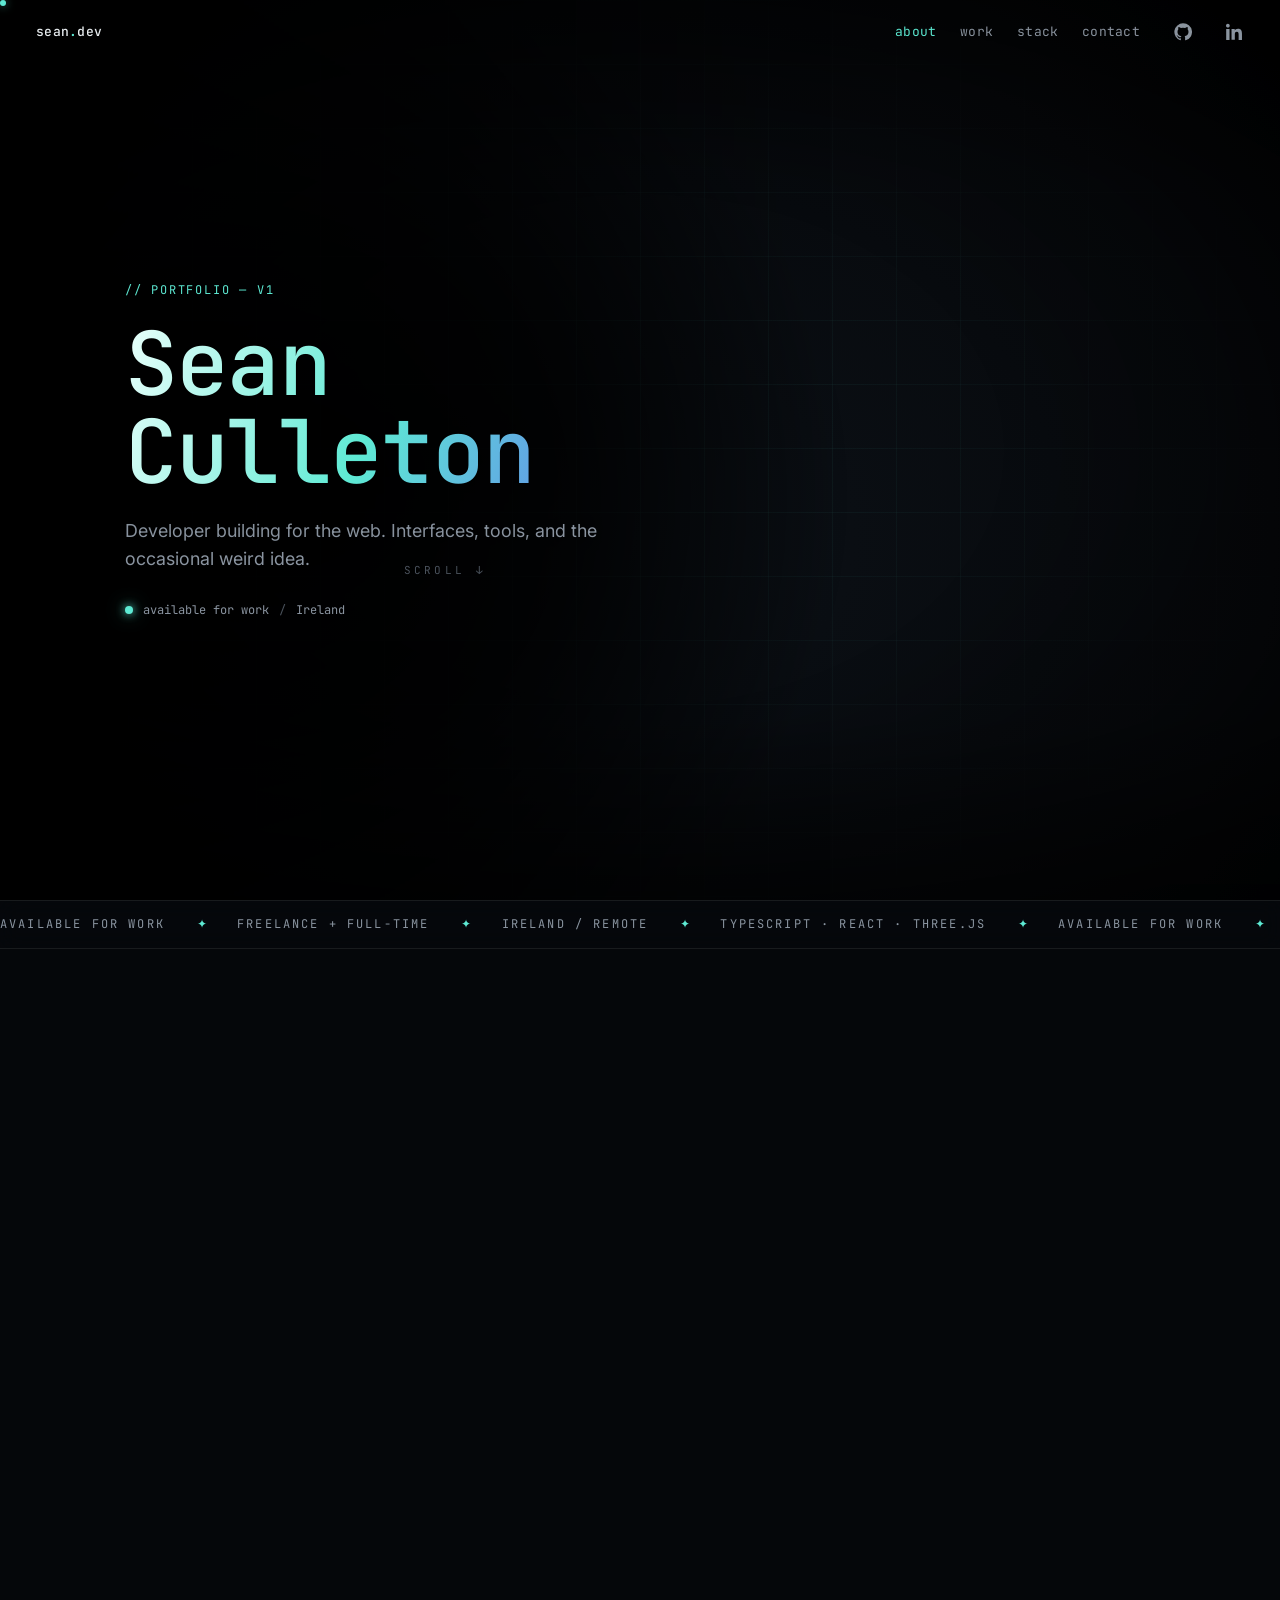
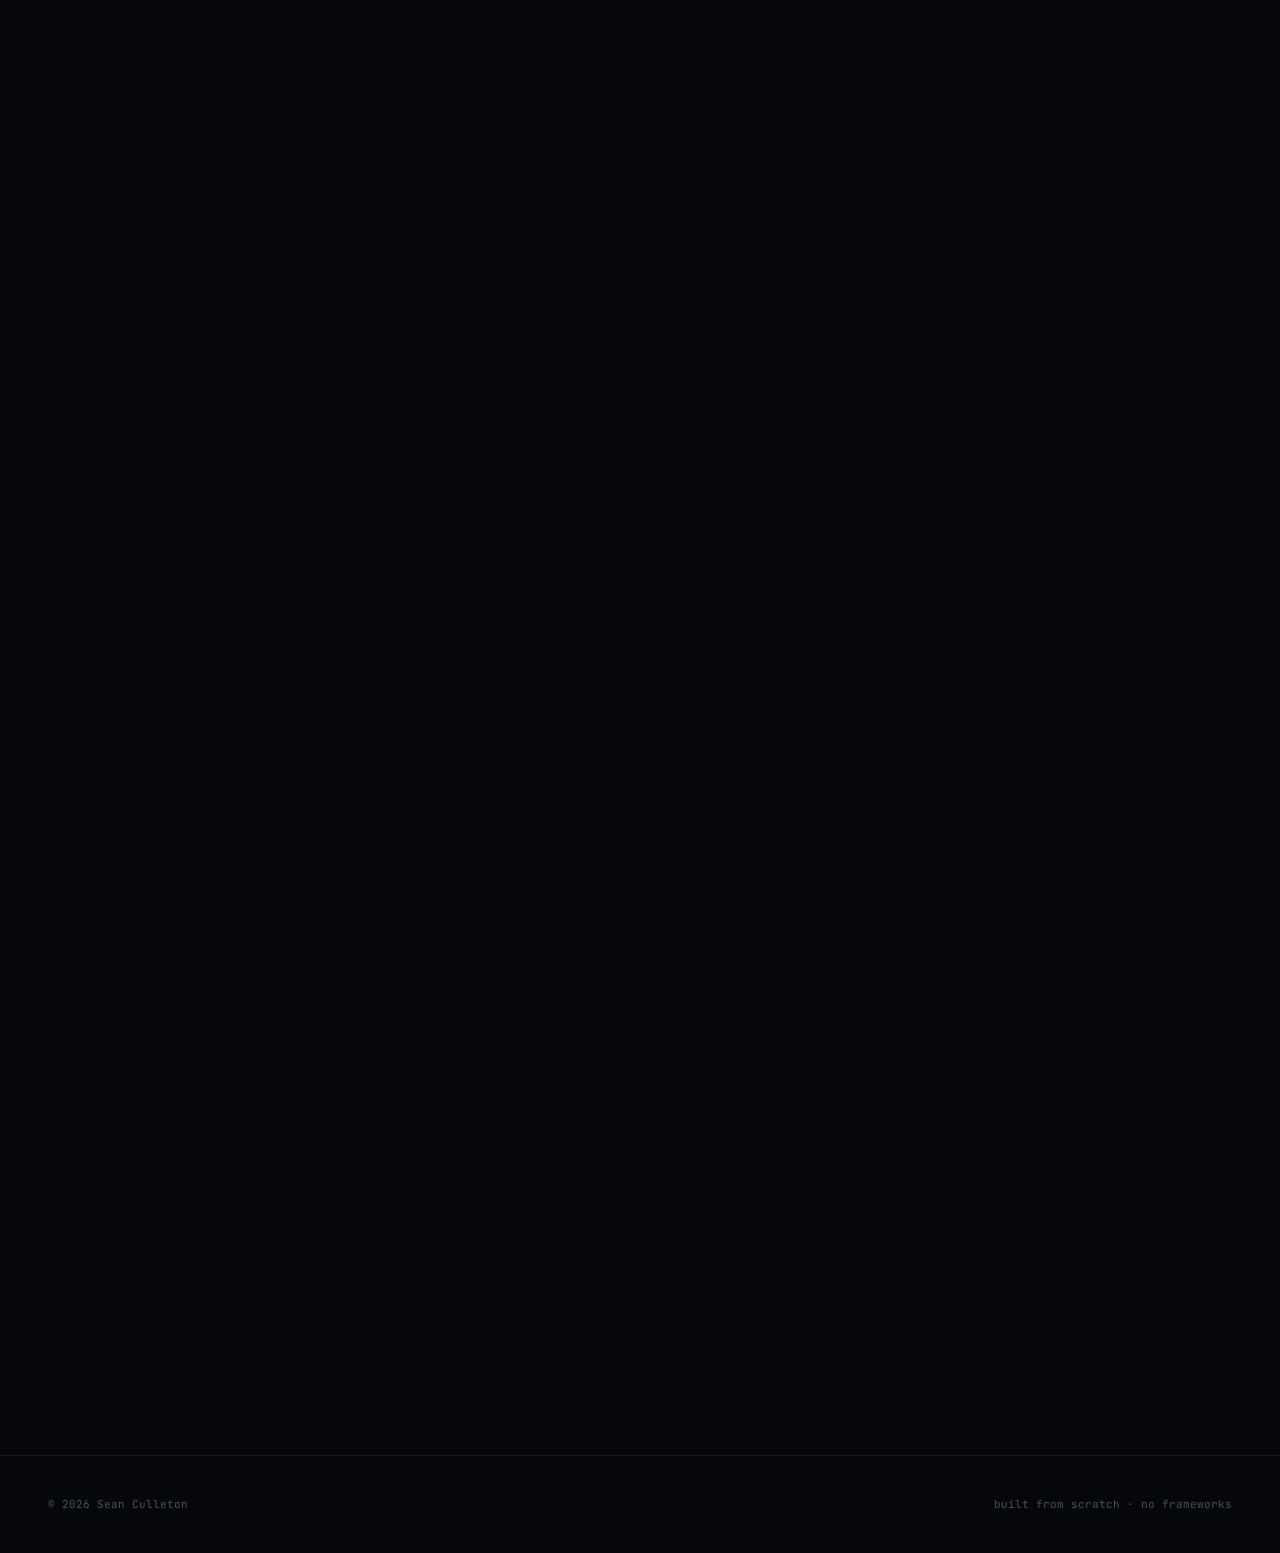
==== index.html @ 8327fd5f "Group stack by category and expand technologies" ====
<!doctype html>
<html lang="en">
<head>
<meta charset="utf-8" />
<meta name="viewport" content="width=device-width,initial-scale=1,viewport-fit=cover" />
<meta name="color-scheme" content="dark" />
<title>Sean Culleton — Developer</title>
<meta name="description" content="Sean Culleton — developer. Builds things for the web." />
<link rel="canonical" href="https://seancully.github.io/portfolio-site/" />
<meta property="og:title" content="Sean Culleton — Developer" />
<meta property="og:description" content="Developer building for the web." />
<meta property="og:type" content="website" />
<meta property="og:url" content="https://seancully.github.io/portfolio-site/" />
<meta property="og:site_name" content="Sean Culleton Portfolio" />
<meta property="og:image" content="assets/og.png" />
<meta property="og:image:width" content="1200" />
<meta property="og:image:height" content="630" />
<meta name="twitter:card" content="summary_large_image" />
<meta name="twitter:title" content="Sean Culleton — Developer" />
<meta name="twitter:description" content="Developer building for the web." />
<meta name="twitter:image" content="assets/og.png" />
<!-- analytics: drop in when ready
<script defer data-domain="your-domain.com" src="https://plausible.io/js/script.js"></script>
-->

<link rel="icon" href="data:image/svg+xml,%3Csvg xmlns='http://www.w3.org/2000/svg' viewBox='0 0 32 32'%3E%3Cdefs%3E%3ClinearGradient id='g' x1='0' y1='0' x2='1' y2='1'%3E%3Cstop offset='0' stop-color='%235eead4'/%3E%3Cstop offset='1' stop-color='%236366f1'/%3E%3C/linearGradient%3E%3C/defs%3E%3Crect x='6' y='6' width='20' height='20' rx='3' fill='none' stroke='url(%23g)' stroke-width='2'/%3E%3Crect x='10' y='10' width='12' height='12' rx='1' fill='url(%23g)' opacity='.5'/%3E%3C/svg%3E" />
<link rel="preconnect" href="https://fonts.googleapis.com" />
<link rel="preconnect" href="https://fonts.gstatic.com" crossorigin />
<link href="https://fonts.googleapis.com/css2?family=JetBrains+Mono:wght@300;400;500;700&family=Inter:wght@300;400;500;600;700&display=swap" rel="stylesheet" />
<link rel="stylesheet" href="styles.css" />
</head>
<body>

<!-- preloader -->
<div id="preloader" aria-hidden="true">
  <div class="pl-inner">
    <div class="pl-brand">sean<span>.</span>dev</div>
    <div class="pl-bar"><div class="pl-fill" id="plFill"></div></div>
    <div class="pl-meta"><span id="plPct">0</span>% <span class="pl-dim">— loading cube</span></div>
  </div>
</div>

<!-- background -->
<div class="bg">
  <canvas id="cubeCanvas" aria-hidden="true"></canvas>
  <div class="bg-grid" aria-hidden="true"></div>
  <div class="bg-vignette" aria-hidden="true"></div>
  <div class="bg-noise" aria-hidden="true"></div>
</div>

<!-- toast -->
<div id="toast" class="toast" aria-live="polite"></div>

<!-- custom cursor -->
<div class="cursor" id="cursor" aria-hidden="true">
  <div class="cursor-dot"></div>
  <div class="cursor-ring"></div>
</div>

<header class="nav">
  <a class="brand" href="#top" data-magnet>sean<span>.</span>dev</a>
  <nav>
    <a href="#about" data-magnet>about</a>
    <a href="#work" data-magnet>work</a>
    <a href="#stack" data-magnet>stack</a>
    <a href="#contact" data-magnet>contact</a>
    <a href="https://github.com/Seancully" target="_blank" rel="noopener" aria-label="GitHub" class="icon-link" data-magnet id="ghLink">
      <svg viewBox="0 0 24 24" width="18" height="18" aria-hidden="true">
        <path fill="currentColor" d="M12 .5a11.5 11.5 0 0 0-3.64 22.42c.58.1.79-.25.79-.56v-2c-3.2.7-3.87-1.37-3.87-1.37-.52-1.33-1.28-1.68-1.28-1.68-1.04-.71.08-.7.08-.7 1.15.08 1.76 1.18 1.76 1.18 1.03 1.76 2.7 1.25 3.36.95.1-.74.4-1.25.73-1.54-2.55-.29-5.24-1.28-5.24-5.68 0-1.26.45-2.28 1.18-3.08-.12-.29-.51-1.46.11-3.04 0 0 .96-.31 3.15 1.18a10.9 10.9 0 0 1 5.74 0c2.19-1.49 3.15-1.18 3.15-1.18.62 1.58.23 2.75.11 3.04.74.8 1.18 1.82 1.18 3.08 0 4.41-2.7 5.39-5.27 5.67.41.36.78 1.06.78 2.14v3.17c0 .31.21.67.8.56A11.5 11.5 0 0 0 12 .5Z"/>
      </svg>
    </a>
    <a href="https://www.linkedin.com/in/seanculleton02/" target="_blank" rel="noopener" aria-label="LinkedIn" class="icon-link" data-magnet id="liLink">
      <svg viewBox="0 0 24 24" width="18" height="18" aria-hidden="true">
        <path fill="currentColor" d="M4.98 3.5C4.98 4.88 3.86 6 2.48 6 1.1 6 0 4.88 0 3.5S1.1 1 2.48 1c1.38 0 2.5 1.12 2.5 2.5ZM.25 8h4.46v14.5H.25V8Zm7.13 0h4.28v1.98h.06c.6-1.13 2.05-2.32 4.22-2.32 4.52 0 5.35 2.97 5.35 6.83v8.01h-4.46v-7.1c0-1.69-.03-3.86-2.35-3.86-2.35 0-2.71 1.84-2.71 3.74v7.22H7.38V8Z"/>
      </svg>
    </a>
  </nav>
</header>

<main id="top">

  <section class="hero">
    <div class="hero-backdrop" aria-hidden="true"></div>
    <div class="hero-inner">
      <p class="eyebrow" data-scramble>// portfolio — v1</p>
      <h1 data-scramble>Sean Culleton</h1>
      <p class="tagline">Developer building for the&nbsp;web. Interfaces, tools, and the occasional weird idea.</p>
      <div class="hero-meta">
        <span class="dot"></span>
        <span>available for work</span>
        <span class="sep">/</span>
        <span>Ireland</span>
      </div>
      <p class="scroll-hint" aria-hidden="true">scroll ↓</p>
    </div>
  </section>

  <div class="marquee" aria-hidden="true">
    <div class="marquee-track">
      <span>available for work</span><span class="m-dot">✦</span>
      <span>freelance + full-time</span><span class="m-dot">✦</span>
      <span>ireland / remote</span><span class="m-dot">✦</span>
      <span>typescript · react · three.js</span><span class="m-dot">✦</span>
      <span>available for work</span><span class="m-dot">✦</span>
      <span>freelance + full-time</span><span class="m-dot">✦</span>
      <span>ireland / remote</span><span class="m-dot">✦</span>
      <span>typescript · react · three.js</span><span class="m-dot">✦</span>
    </div>
  </div>

  <section id="about" class="panel panel-left">
    <div class="card term">
      <div class="term-bar">
        <div class="term-dots"><i></i><i></i><i></i></div>
        <div class="term-title">~ / about.md</div>
        <div class="term-spacer"></div>
      </div>
      <div class="term-body">
        <p class="tag" data-scramble>01 — about</p>
        <h2 data-scramble>hey, I'm Sean.</h2>
        <p>I design and build software, mostly on the web. I like clean type, fast interfaces, and code that's genuinely honest about what it's doing.</p>
        <p>Outside of work I lift weights, and dive down whatever rabbit hole looks most interesting that week.</p>
      </div>
    </div>
  </section>

  <section id="work" class="panel panel-left">
    <div class="card term">
      <div class="term-bar">
        <div class="term-dots"><i></i><i></i><i></i></div>
        <div class="term-title">~ / work — ls projects/</div>
        <div class="term-spacer"></div>
      </div>
      <div class="term-body">
        <p class="tag" data-scramble>02 — selected work</p>
        <h2 data-scramble>things I've built</h2>
        <ul class="projects">
          <li><a href="https://www.furlongequipment.com" target="_blank" rel="noopener" class="proj" data-magnet>
            <span class="proj-thumb" style="--t1:#f59e0b;--t2:#fbbf24">
              <img src="assets/projects/furlong.jpg" alt="" loading="lazy" />
            </span>
            <span class="proj-text">
              <span class="proj-title">Furlong Equipment</span>
              <span class="proj-desc">Website for a long-established Irish machinery dealer — catalogue, brand, responsive build.</span>
              <span class="proj-meta">furlongequipment.com · wordpress, php, js</span>
            </span>
            <span class="proj-arrow">↗</span>
          </a></li>
          <li><a href="https://ronanocfitness.com" target="_blank" rel="noopener" class="proj" data-magnet>
            <span class="proj-thumb" style="--t1:#ef4444;--t2:#991b1b">
              <img src="assets/projects/ronanoc.svg" alt="" loading="lazy" />
            </span>
            <span class="proj-text">
              <span class="proj-title">RonanOC Fitness <span class="proj-badge">wip</span></span>
              <span class="proj-desc">Online coaching site with plans, onboarding, and client area. Launching soon.</span>
              <span class="proj-meta">ronanocfitness.com · react, node, stripe</span>
            </span>
            <span class="proj-arrow">↗</span>
          </a></li>
          <li><article class="proj" data-magnet aria-label="Jarvis project (local-only)">
            <span class="proj-thumb" style="--t1:#a78bfa;--t2:#5eead4">
              <img src="assets/projects/jarvis.svg" alt="" loading="lazy" />
            </span>
            <span class="proj-text">
              <span class="proj-title">Jarvis <span class="proj-badge">personal</span></span>
              <span class="proj-desc">Local AI assistant — voice input, agentic tools, all running on my machine.</span>
              <span class="proj-meta">2025 · local-only · python, whisper, llm, tts</span>
            </span>
            <span class="proj-arrow">local</span>
          </article></li>
        </ul>
      </div>
    </div>
  </section>

  <section id="stack" class="panel panel-left">
    <div class="card term">
      <div class="term-bar">
        <div class="term-dots"><i></i><i></i><i></i></div>
        <div class="term-title">~ / stack — cat tools.json</div>
        <div class="term-spacer"></div>
      </div>
      <div class="term-body">
        <p class="tag" data-scramble>03 — stack</p>
        <h2 data-scramble>tools of choice</h2>
        <div class="stack-grid">
          <div class="stack-group">
            <p class="stack-label">core</p>
            <div class="chips">
              <span>typescript</span><span>javascript</span><span>react</span>
              <span>next.js</span><span>html5</span><span>css3</span>
              <span>tailwind</span><span>three.js</span><span>webgl</span>
            </div>
          </div>
          <div class="stack-group">
            <p class="stack-label">backend</p>
            <div class="chips">
              <span>node.js</span><span>express</span><span>mongodb</span>
              <span>mern stack</span><span>c#</span><span>.net</span>
              <span>python</span><span>rest apis</span>
            </div>
          </div>
          <div class="stack-group">
            <p class="stack-label">tools</p>
            <div class="chips">
              <span>git</span><span>github</span><span>github actions</span>
              <span>docker</span><span>vercel</span><span>figma</span>
              <span>vscode</span><span>postman</span>
            </div>
          </div>
          <div class="stack-group">
            <p class="stack-label">ai workflow</p>
            <div class="chips">
              <span>claude</span><span>codex</span><span>openai</span>
              <span>whisper</span><span>local llms</span><span>agentic tooling</span>
            </div>
          </div>
        </div>
      </div>
    </div>
  </section>

  <section id="contact" class="panel panel-left">
    <div class="card term">
      <div class="term-bar">
        <div class="term-dots"><i></i><i></i><i></i></div>
        <div class="term-title">~ / contact — mail -s "hello"</div>
        <div class="term-spacer"></div>
      </div>
      <div class="term-body">
        <p class="tag" data-scramble>04 — contact</p>
        <h2 data-scramble>let's talk.</h2>
        <p>Open to freelance, full-time, and interesting collaborations.</p>
        <ul class="links">
          <li class="link-row">
            <a href="mailto:seanculleton02@gmail.com" data-magnet>seanculleton02@gmail.com</a>
            <button class="copy-btn" data-copy="seanculleton02@gmail.com" aria-label="Copy email">copy</button>
          </li>
          <li><a href="https://github.com/Seancully" target="_blank" rel="noopener" data-magnet>github</a></li>
          <li><a href="https://www.linkedin.com/in/seanculleton02/" target="_blank" rel="noopener" data-magnet>linkedin</a></li>
          <li><a href="assets/resume.pdf" target="_blank" rel="noopener" data-magnet id="resumeLink">resume.pdf <span class="link-meta">↗</span></a></li>
        </ul>
      </div>
    </div>
  </section>

  <footer>
    <span>© <span id="year"></span> Sean Culleton</span>
    <span>built from scratch · no frameworks</span>
  </footer>

</main>

<script src="main.js"></script>
</body>
</html>
---- styles.css ----
:root {
  --bg: #05070a;
  --bg-2: #0a0d12;
  --fg: #e7ecef;
  --fg-dim: #8a94a0;
  --fg-faint: #4a525c;
  --mint: #5eead4;
  --cyan: #22d3ee;
  --blue: #6366f1;
  --violet: #8b5cf6;
  --line: rgba(94, 234, 212, 0.18);
  --line-strong: rgba(94, 234, 212, 0.4);
  --card-bg: rgba(10, 14, 20, 0.72);
  --card-border: rgba(255, 255, 255, 0.08);
  --mono: "JetBrains Mono", ui-monospace, SFMono-Regular, Menlo, monospace;
  --sans: "Inter", system-ui, -apple-system, Segoe UI, Roboto, sans-serif;
}

* { box-sizing: border-box; margin: 0; padding: 0; }
html, body { background: var(--bg); color: var(--fg); }
body {
  font-family: var(--sans);
  font-weight: 400;
  line-height: 1.55;
  -webkit-font-smoothing: antialiased;
  text-rendering: optimizeLegibility;
  min-height: 100vh;
  overflow-x: hidden;
}
a { color: inherit; text-decoration: none; }
img, video, canvas { display: block; max-width: 100%; }

/* -------- preloader -------- */
#preloader {
  position: fixed;
  inset: 0;
  z-index: 100;
  background: radial-gradient(ellipse at 50% 60%, #0b1016 0%, #05070a 70%, #000 100%);
  display: flex;
  align-items: center;
  justify-content: center;
  transition: opacity 700ms ease, visibility 700ms ease;
}
#preloader.done { opacity: 0; visibility: hidden; pointer-events: none; }
.pl-inner { text-align: center; }
.pl-brand {
  font-family: var(--mono);
  font-size: 13px;
  letter-spacing: 0.02em;
  color: var(--fg);
  margin-bottom: 18px;
}
.pl-brand span { color: var(--mint); }
.pl-bar {
  width: 220px;
  height: 1px;
  background: rgba(255,255,255,0.08);
  position: relative;
  margin: 0 auto 12px;
  overflow: hidden;
}
.pl-fill {
  position: absolute;
  inset: 0 auto 0 0;
  width: 0%;
  background: linear-gradient(90deg, var(--mint), var(--blue));
  transition: width 160ms linear;
  box-shadow: 0 0 12px rgba(94,234,212,0.5);
}
.pl-meta {
  font-family: var(--mono);
  font-size: 11px;
  color: var(--fg-dim);
  letter-spacing: 0.1em;
}
.pl-dim { color: var(--fg-faint); }

/* -------- background cube -------- */
.bg {
  position: fixed;
  inset: 0;
  z-index: 0;
  overflow: hidden;
  background: radial-gradient(ellipse at 50% 60%, #0b1016 0%, #05070a 70%, #000 100%);
}
#cubeCanvas {
  position: absolute;
  inset: 0;
  width: 100%;
  height: 100%;
  pointer-events: none;
  will-change: filter;
  mix-blend-mode: screen;
  filter: saturate(1.05) contrast(1.05);
  transition: filter 160ms;
}
.bg-grid {
  position: absolute;
  inset: 0;
  background-image:
    linear-gradient(to right, rgba(94,234,212,0.05) 1px, transparent 1px),
    linear-gradient(to bottom, rgba(94,234,212,0.05) 1px, transparent 1px);
  background-size: 64px 64px;
  mask-image: radial-gradient(ellipse at center, #000 20%, transparent 75%);
  -webkit-mask-image: radial-gradient(ellipse at center, #000 20%, transparent 75%);
  pointer-events: none;
}
.bg-vignette {
  position: absolute;
  inset: 0;
  background:
    radial-gradient(ellipse at 50% 50%, transparent 40%, rgba(0,0,0,0.55) 90%),
    linear-gradient(180deg, rgba(0,0,0,0.25), transparent 20%, transparent 80%, rgba(0,0,0,0.5));
  pointer-events: none;
}
.bg-noise {
  position: absolute;
  inset: -20%;
  pointer-events: none;
  opacity: 0.055;
  mix-blend-mode: overlay;
  background-image: url("data:image/svg+xml;utf8,<svg xmlns='http://www.w3.org/2000/svg' width='220' height='220'><filter id='n'><feTurbulence type='fractalNoise' baseFrequency='0.9' numOctaves='2' stitchTiles='stitch'/><feColorMatrix values='0 0 0 0 1  0 0 0 0 1  0 0 0 0 1  0 0 0 0.6 0'/></filter><rect width='100%' height='100%' filter='url(%23n)'/></svg>");
  animation: noise 1.2s steps(6) infinite;
}
@keyframes noise {
  0%   { transform: translate(0, 0); }
  16%  { transform: translate(-4%, 3%); }
  33%  { transform: translate(3%, -2%); }
  50%  { transform: translate(-2%, -3%); }
  66%  { transform: translate(4%, 2%); }
  83%  { transform: translate(-3%, 4%); }
  100% { transform: translate(0, 0); }
}

/* -------- custom cursor -------- */
.cursor {
  position: fixed;
  top: 0; left: 0;
  pointer-events: none;
  z-index: 90;
  width: 0; height: 0;
}
.cursor-dot, .cursor-ring {
  position: fixed;
  top: 0; left: 0;
  pointer-events: none;
  will-change: transform;
}
.cursor-dot {
  width: 6px; height: 6px;
  border-radius: 50%;
  background: var(--mint);
  box-shadow: 0 0 8px rgba(94,234,212,0.6);
  transition: width 140ms ease, height 140ms ease, opacity 140ms ease;
}
.cursor-ring {
  width: 30px; height: 30px;
  border: 1px solid rgba(255,255,255,0.35);
  border-radius: 50%;
  transition: width 220ms ease, height 220ms ease, border-color 220ms ease;
}
.cursor.hover .cursor-dot { width: 0; height: 0; opacity: 0; }
.cursor.hover .cursor-ring { width: 44px; height: 44px; border-color: var(--mint); }
@media (hover: none) { .cursor { display: none; } html, body { cursor: auto; } }
@media (hover: hover) { html, body, a, button { cursor: none; } }

/* -------- nav -------- */
.nav {
  position: fixed;
  top: 0; left: 0; right: 0;
  z-index: 10;
  display: flex;
  justify-content: space-between;
  align-items: center;
  padding: 22px 36px;
  font-family: var(--mono);
  font-size: 13px;
  letter-spacing: 0.02em;
  mix-blend-mode: difference;
}
.brand { color: var(--fg); font-weight: 500; }
.brand span { color: var(--mint); }
.nav nav { display: flex; gap: 24px; align-items: center; }
.nav nav a {
  color: var(--fg-dim);
  transition: color 160ms;
  display: inline-flex;
  align-items: center;
  will-change: transform;
}
.nav nav a:hover { color: var(--mint); }
.icon-link { padding: 6px; margin: -6px -6px -6px 4px; }
.icon-link svg { display: block; transition: transform 200ms; }
.icon-link:hover svg { transform: rotate(-6deg) scale(1.08); }

/* -------- main layout -------- */
main { position: relative; z-index: 2; }

/* -------- hero -------- */
.hero {
  position: relative;
  min-height: 100vh;
  min-height: 100svh;
  display: flex;
  align-items: center;
  padding: 0 48px;
  overflow: hidden;
}
.hero-backdrop {
  position: absolute;
  inset: 0;
  pointer-events: none;
  background:
    radial-gradient(ellipse 55% 75% at 25% 55%, rgba(0,0,0,0.92) 0%, rgba(0,0,0,0.7) 35%, transparent 75%),
    linear-gradient(90deg, rgba(0,0,0,0.85) 0%, rgba(0,0,0,0.5) 35%, transparent 65%);
}
.hero-inner {
  position: relative;
  max-width: 640px;
  margin-left: clamp(8px, 6vw, 120px);
}
.eyebrow {
  font-family: var(--mono);
  color: var(--mint);
  font-size: 12px;
  letter-spacing: 0.15em;
  text-transform: uppercase;
  margin-bottom: 20px;
  text-shadow: 0 0 20px rgba(0,0,0,0.9);
}
.hero h1 {
  font-family: var(--mono);
  font-weight: 500;
  font-size: clamp(44px, 7vw, 88px);
  letter-spacing: -0.02em;
  line-height: 1;
  margin-bottom: 22px;
  background: linear-gradient(110deg, #eafffb 0%, var(--mint) 40%, var(--blue) 90%);
  -webkit-background-clip: text;
  background-clip: text;
  color: transparent;
  filter: drop-shadow(0 2px 30px rgba(0,0,0,0.9));
}
.tagline {
  font-size: clamp(15px, 1.4vw, 18px);
  color: var(--fg-dim);
  max-width: 520px;
  margin-bottom: 28px;
  text-shadow: 0 1px 20px rgba(0,0,0,0.9);
}
.hero-meta {
  font-family: var(--mono);
  font-size: 12px;
  color: var(--fg-dim);
  display: flex;
  align-items: center;
  gap: 10px;
}
.hero-meta .dot {
  width: 8px; height: 8px; border-radius: 50%;
  background: var(--mint);
  box-shadow: 0 0 10px var(--mint), 0 0 20px rgba(94,234,212,0.5);
  animation: pulse 2.2s ease-in-out infinite;
}
.hero-meta .sep { color: var(--fg-faint); }
@keyframes pulse {
  0%, 100% { opacity: 1; transform: scale(1); }
  50% { opacity: 0.5; transform: scale(0.85); }
}
.scroll-hint {
  position: absolute;
  bottom: 40px;
  left: 50%;
  transform: translateX(-50%);
  font-family: var(--mono);
  font-size: 11px;
  letter-spacing: 0.3em;
  text-transform: uppercase;
  color: var(--fg-faint);
  animation: drift 2.4s ease-in-out infinite;
}
@keyframes drift {
  0%, 100% { transform: translate(-50%, 0); opacity: 0.6; }
  50% { transform: translate(-50%, 6px); opacity: 1; }
}

/* -------- marquee -------- */
.marquee {
  position: relative;
  z-index: 2;
  overflow: hidden;
  border-top: 1px solid var(--card-border);
  border-bottom: 1px solid var(--card-border);
  background: rgba(6,9,13,0.6);
  backdrop-filter: blur(10px);
  -webkit-backdrop-filter: blur(10px);
  padding: 14px 0;
}
.marquee-track {
  display: flex;
  gap: 28px;
  white-space: nowrap;
  animation: slide 32s linear infinite;
  font-family: var(--mono);
  font-size: 12px;
  letter-spacing: 0.18em;
  text-transform: uppercase;
  color: var(--fg-dim);
}
.marquee-track span:not(.m-dot) { padding-right: 4px; }
.m-dot { color: var(--mint); }
@keyframes slide {
  from { transform: translateX(0); }
  to   { transform: translateX(-50%); }
}

/* -------- content panels -------- */
.panel {
  min-height: 100vh;
  display: flex;
  align-items: center;
  padding: 120px 48px;
}
.panel-left .card { margin-left: clamp(8px, 6vw, 120px); }

.card {
  max-width: 560px;
  background: var(--card-bg);
  border: 1px solid var(--card-border);
  border-radius: 10px;
  backdrop-filter: blur(18px) saturate(140%);
  -webkit-backdrop-filter: blur(18px) saturate(140%);
  box-shadow:
    0 1px 0 rgba(255,255,255,0.06) inset,
    0 40px 80px -30px rgba(0,0,0,0.75),
    0 0 0 1px rgba(94,234,212,0.04),
    0 0 40px -10px rgba(99,102,241,0.15);
  opacity: 0;
  transform: translateY(40px);
  transition: opacity 700ms ease, transform 700ms ease;
  overflow: hidden;
  position: relative;
}
.card.in { opacity: 1; transform: translateY(0); }

/* mac-terminal chrome */
.term-bar {
  display: flex;
  align-items: center;
  height: 34px;
  padding: 0 14px;
  background: linear-gradient(180deg, rgba(30, 40, 52, 0.9), rgba(16, 22, 30, 0.9));
  border-bottom: 1px solid rgba(255, 255, 255, 0.06);
  position: relative;
}
.term-bar::after {
  content: "";
  position: absolute;
  left: 0; right: 0; bottom: -1px;
  height: 1px;
  background: linear-gradient(90deg, transparent, rgba(94, 234, 212, 0.35), rgba(99, 102, 241, 0.35), transparent);
}
.term-dots { display: flex; gap: 7px; flex: 0 0 auto; }
.term-dots i {
  width: 12px; height: 12px;
  border-radius: 50%;
  display: inline-block;
  box-shadow: 0 0 0 0.5px rgba(0,0,0,0.3) inset;
}
.term-dots i:nth-child(1) { background: #ff5f57; }
.term-dots i:nth-child(2) { background: #febc2e; }
.term-dots i:nth-child(3) { background: #28c840; }
.term-title {
  position: absolute;
  left: 50%;
  transform: translateX(-50%);
  font-family: var(--mono);
  font-size: 12px;
  color: var(--fg-dim);
  letter-spacing: 0.02em;
  white-space: nowrap;
  pointer-events: none;
}
.term-spacer { flex: 1; }
.term-body { padding: 28px 32px 30px; }

.tag {
  font-family: var(--mono);
  font-size: 11px;
  letter-spacing: 0.2em;
  text-transform: uppercase;
  color: var(--mint);
  margin-bottom: 16px;
}
.card h2 {
  font-family: var(--mono);
  font-weight: 500;
  font-size: clamp(26px, 3vw, 40px);
  letter-spacing: -0.01em;
  margin-bottom: 20px;
  color: var(--fg);
}
.card p {
  color: var(--fg-dim);
  margin-bottom: 14px;
  font-size: 15px;
}
.card p:last-child { margin-bottom: 0; }

.projects { list-style: none; display: grid; gap: 4px; }
.proj {
  display: grid;
  grid-template-columns: 56px 1fr auto;
  align-items: center;
  gap: 16px;
  padding: 16px;
  border-top: 1px solid var(--card-border);
  transition: background 200ms, padding-left 200ms, border-color 200ms;
}
.projects li:last-child .proj { border-bottom: 1px solid var(--card-border); }
.proj:hover {
  background: rgba(94,234,212,0.04);
  padding-left: 22px;
  border-color: var(--line-strong);
}
.proj:hover .proj-arrow { transform: translateX(4px); color: var(--mint); }
.proj-thumb {
  display: block;
  width: 56px; height: 56px;
  border-radius: 8px;
  background:
    radial-gradient(ellipse at 30% 30%, var(--t1, #5eead4) 0%, transparent 50%),
    radial-gradient(ellipse at 70% 70%, var(--t2, #6366f1) 0%, transparent 55%),
    linear-gradient(135deg, #0a0d12, #12171f);
  border: 1px solid rgba(255,255,255,0.08);
  box-shadow: inset 0 0 20px rgba(0,0,0,0.4), 0 0 20px -6px rgba(94,234,212,0.15);
  position: relative;
  overflow: hidden;
}
.proj-thumb img {
  position: absolute;
  inset: 0;
  width: 100%;
  height: 100%;
  object-fit: cover;
  border-radius: 7px;
  transition: transform 350ms ease, filter 350ms ease;
}
.proj:hover .proj-thumb img {
  transform: scale(1.08);
  filter: saturate(1.15);
}
.proj-thumb::after {
  content: "";
  position: absolute;
  inset: 0;
  background:
    linear-gradient(135deg, transparent 60%, rgba(0,0,0,0.35) 100%);
  pointer-events: none;
}
.proj-badge {
  font-family: var(--mono);
  font-size: 9px;
  font-weight: 400;
  letter-spacing: 0.15em;
  text-transform: uppercase;
  padding: 2px 7px;
  margin-left: 8px;
  vertical-align: 3px;
  color: var(--mint);
  background: rgba(94,234,212,0.08);
  border: 1px solid rgba(94,234,212,0.3);
  border-radius: 999px;
}
.proj-text { display: grid; gap: 4px; min-width: 0; }
.proj-title { font-family: var(--mono); font-size: 16px; color: var(--fg); }
.proj-desc { color: var(--fg-dim); font-size: 14px; }
.proj-meta { font-family: var(--mono); font-size: 11px; color: var(--fg-faint); }
.proj-arrow {
  font-family: var(--mono);
  color: var(--fg-faint);
  transition: transform 200ms, color 200ms;
}

/* copy / link-row / resume */
.link-row { display: flex; align-items: center; gap: 10px; border-bottom: 1px solid var(--card-border); }
.link-row a { border-bottom: 0 !important; flex: 1; }
.copy-btn {
  font-family: var(--mono);
  font-size: 11px;
  letter-spacing: 0.08em;
  text-transform: uppercase;
  padding: 5px 10px;
  background: transparent;
  color: var(--fg-dim);
  border: 1px solid var(--card-border);
  border-radius: 4px;
  cursor: none;
  transition: color 160ms, border-color 160ms, background 160ms;
}
.copy-btn:hover { color: var(--mint); border-color: var(--line-strong); background: rgba(94,234,212,0.05); }
.copy-btn.copied { color: var(--mint); border-color: var(--mint); }
.copy-btn { position: relative; }

/* sparks */
.spark {
  position: fixed;
  top: 0; left: 0;
  width: 5px; height: 5px;
  border-radius: 50%;
  background: var(--mint);
  box-shadow: 0 0 6px var(--mint), 0 0 12px rgba(94,234,212,0.6);
  pointer-events: none;
  z-index: 95;
  will-change: transform, opacity;
}
.spark.s-blue { background: var(--blue); box-shadow: 0 0 6px var(--blue), 0 0 12px rgba(99,102,241,0.6); }
.spark.s-violet { background: var(--violet); box-shadow: 0 0 6px var(--violet), 0 0 12px rgba(139,92,246,0.6); }
.link-meta { color: var(--fg-faint); font-size: 11px; }

/* toast */
.toast {
  position: fixed;
  bottom: 28px;
  left: 50%;
  transform: translate(-50%, 20px);
  z-index: 80;
  font-family: var(--mono);
  font-size: 12px;
  letter-spacing: 0.05em;
  padding: 10px 16px;
  background: rgba(10,14,20,0.9);
  border: 1px solid var(--line-strong);
  border-radius: 999px;
  color: var(--mint);
  backdrop-filter: blur(10px);
  -webkit-backdrop-filter: blur(10px);
  opacity: 0;
  pointer-events: none;
  transition: opacity 220ms ease, transform 220ms ease;
}
.toast.show { opacity: 1; transform: translate(-50%, 0); }

.stack-grid { display: grid; gap: 14px; margin-top: 8px; }
.stack-group { display: grid; gap: 8px; }
.stack-label {
  font-family: var(--mono);
  font-size: 10px;
  letter-spacing: 0.16em;
  text-transform: uppercase;
  color: var(--fg-faint);
}
.chips { display: flex; flex-wrap: wrap; gap: 8px; }
.chips span {
  font-family: var(--mono);
  font-size: 12px;
  padding: 6px 12px;
  border: 1px solid var(--card-border);
  border-radius: 999px;
  color: var(--fg-dim);
  background: rgba(255,255,255,0.015);
  transition: all 160ms;
}
.chips span:hover {
  color: var(--mint);
  border-color: var(--line-strong);
  background: rgba(94,234,212,0.06);
}

.links { list-style: none; display: grid; gap: 2px; margin-top: 8px; }
.links a {
  display: inline-block;
  padding: 10px 0;
  font-family: var(--mono);
  font-size: 14px;
  color: var(--fg);
  border-bottom: 1px solid var(--card-border);
  transition: color 160ms, border-color 160ms, padding-left 200ms;
}
.links a:hover { color: var(--mint); border-color: var(--line-strong); padding-left: 8px; }

footer {
  position: relative;
  z-index: 2;
  padding: 40px 48px;
  display: flex;
  justify-content: space-between;
  font-family: var(--mono);
  font-size: 11px;
  color: var(--fg-faint);
  border-top: 1px solid var(--card-border);
  margin-top: 40px;
}

@media (max-width: 720px) {
  .nav { padding: 18px 20px; }
  .nav nav { gap: 14px; }
  .hero, .panel { padding: 80px 20px; }
  .hero-inner, .panel-left .card { margin-left: 0; }
  .term-body { padding: 22px 20px; }
  footer { padding: 24px 20px; flex-direction: column; gap: 8px; }
  .cursor { display: none; }
}

@media (prefers-reduced-motion: reduce) {
  * { animation: none !important; transition: none !important; }
  .card { opacity: 1; transform: none; }
  .bg-noise { display: none; }
}
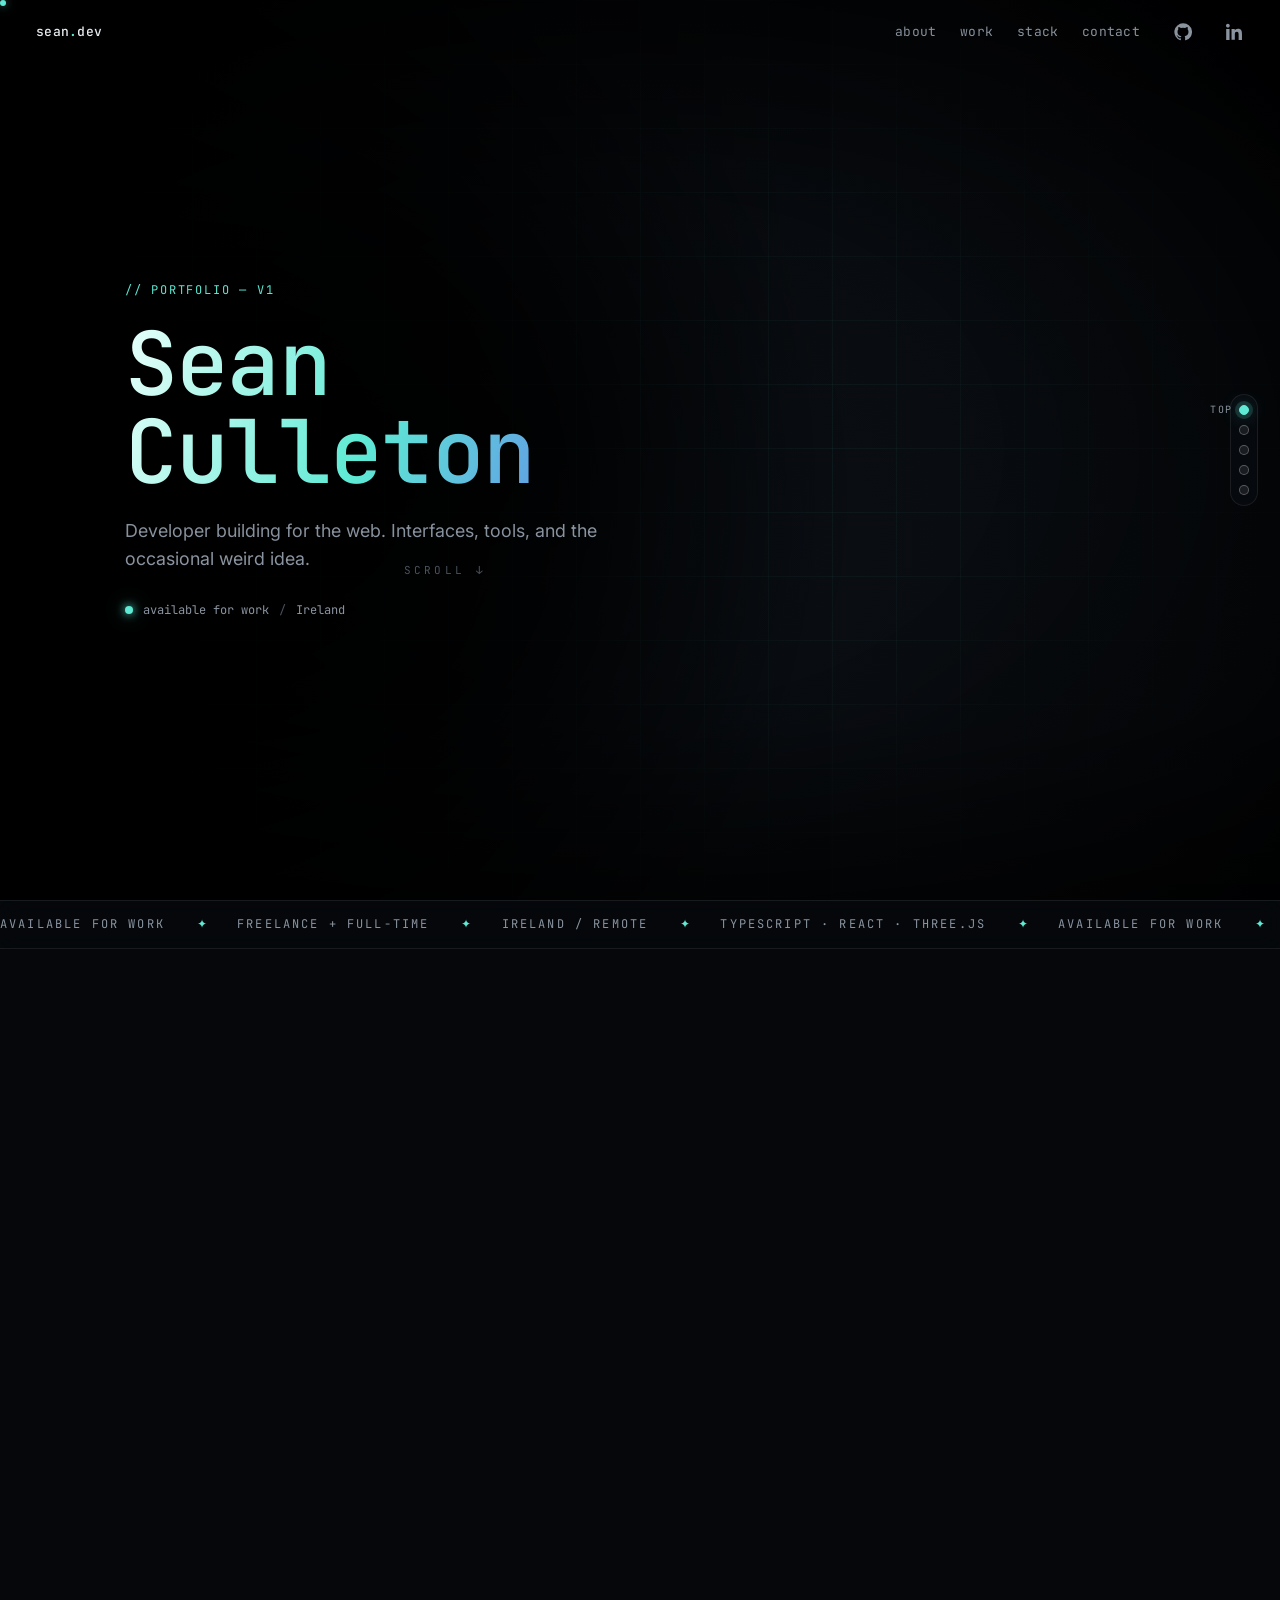
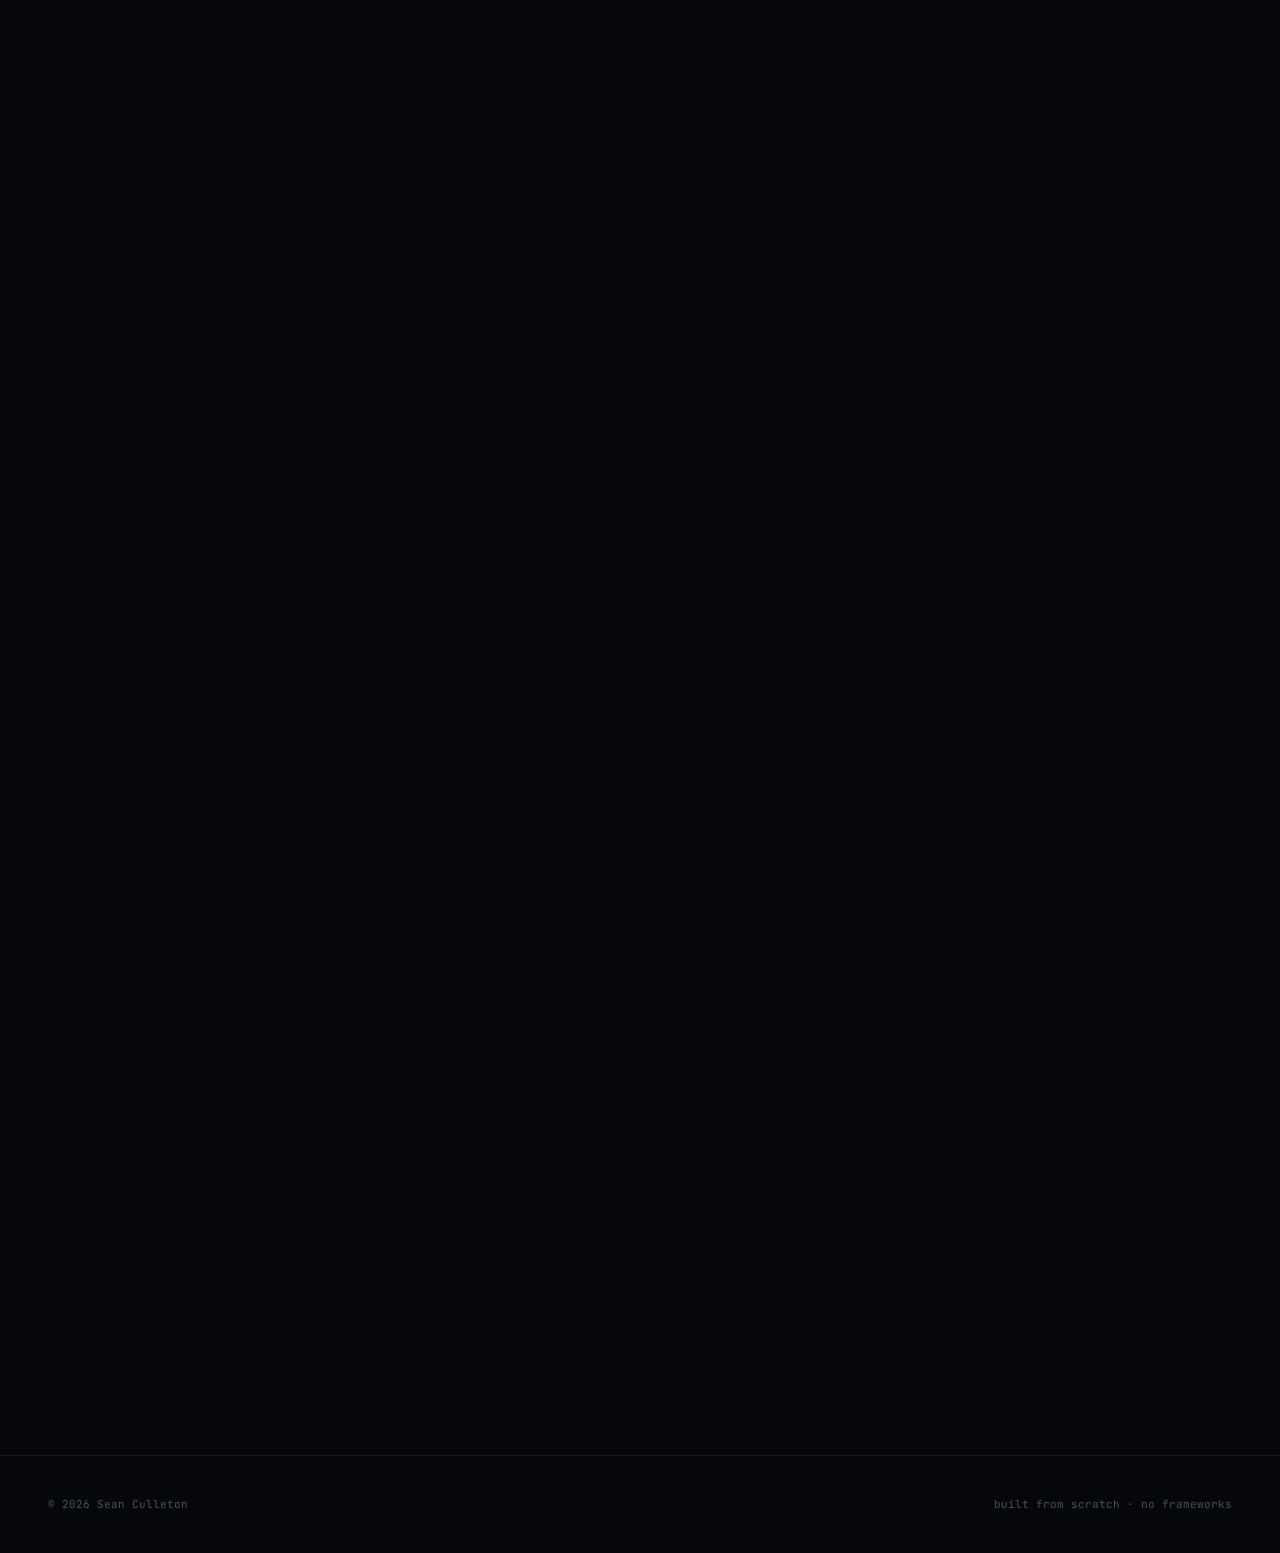
==== commit 4d7813bb: "Add sticky mini-nav with active progress dots" ====
--- a/index.html
+++ b/index.html
@@ -77,6 +77,14 @@
   </nav>
 </header>
 
+<aside class="mini-nav" aria-label="Section progress">
+  <a href="#top" class="mini-dot" aria-label="Go to top section"><span>top</span></a>
+  <a href="#about" class="mini-dot" aria-label="Go to about section"><span>about</span></a>
+  <a href="#work" class="mini-dot" aria-label="Go to work section"><span>work</span></a>
+  <a href="#stack" class="mini-dot" aria-label="Go to stack section"><span>stack</span></a>
+  <a href="#contact" class="mini-dot" aria-label="Go to contact section"><span>contact</span></a>
+</aside>
+
 <main id="top">
 
   <section class="hero">
--- a/styles.css
+++ b/styles.css
@@ -193,6 +193,54 @@
 .icon-link svg { display: block; transition: transform 200ms; }
 .icon-link:hover svg { transform: rotate(-6deg) scale(1.08); }
 
+/* -------- mini nav -------- */
+.mini-nav {
+  position: fixed;
+  right: 22px;
+  top: 50%;
+  transform: translateY(-50%);
+  z-index: 12;
+  display: grid;
+  gap: 10px;
+  padding: 10px 8px;
+  border: 1px solid var(--card-border);
+  border-radius: 999px;
+  background: rgba(10, 14, 20, 0.55);
+  backdrop-filter: blur(8px);
+  -webkit-backdrop-filter: blur(8px);
+}
+.mini-dot {
+  position: relative;
+  width: 10px;
+  height: 10px;
+  border-radius: 50%;
+  border: 1px solid rgba(255, 255, 255, 0.28);
+  background: rgba(255, 255, 255, 0.08);
+  transition: transform 180ms, border-color 180ms, background 180ms, box-shadow 180ms;
+}
+.mini-dot:hover { transform: scale(1.15); border-color: var(--mint); }
+.mini-dot.is-active {
+  background: var(--mint);
+  border-color: var(--mint);
+  box-shadow: 0 0 0 4px rgba(94, 234, 212, 0.16), 0 0 18px rgba(94, 234, 212, 0.45);
+}
+.mini-dot span {
+  position: absolute;
+  right: 16px;
+  top: 50%;
+  transform: translateY(-50%);
+  font-family: var(--mono);
+  font-size: 10px;
+  letter-spacing: 0.12em;
+  text-transform: uppercase;
+  color: var(--fg-dim);
+  opacity: 0;
+  pointer-events: none;
+  transition: opacity 160ms;
+}
+.mini-nav:hover .mini-dot span,
+.mini-dot.is-active span { opacity: 1; }
+
 /* -------- main layout -------- */
 main { position: relative; z-index: 2; }
 
@@ -595,6 +643,17 @@
 @media (max-width: 720px) {
   .nav { padding: 18px 20px; }
   .nav nav { gap: 14px; }
+  .mini-nav {
+    right: auto;
+    left: 50%;
+    top: auto;
+    bottom: 16px;
+    transform: translateX(-50%);
+    grid-auto-flow: column;
+    gap: 12px;
+    padding: 8px 12px;
+  }
+  .mini-dot span { display: none; }
   .hero, .panel { padding: 80px 20px; }
   .hero-inner, .panel-left .card { margin-left: 0; }
   .term-body { padding: 22px 20px; }
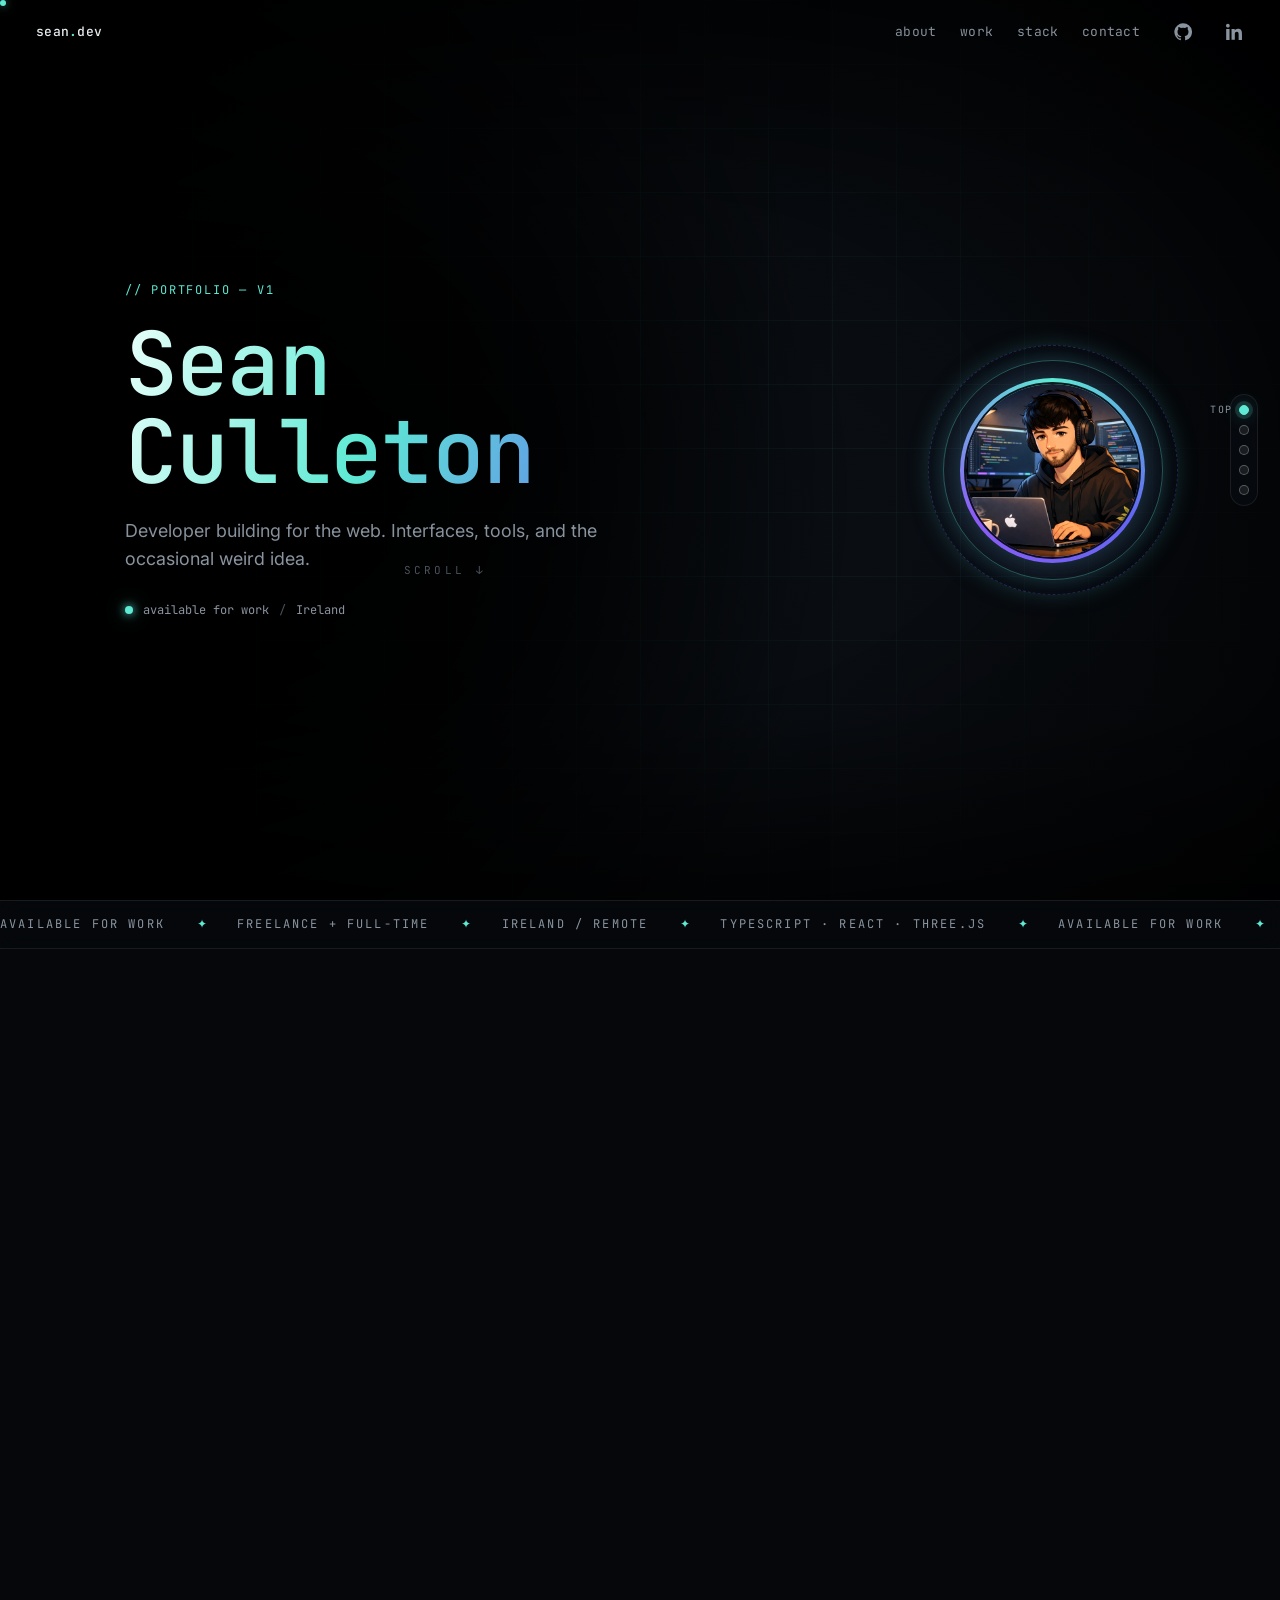
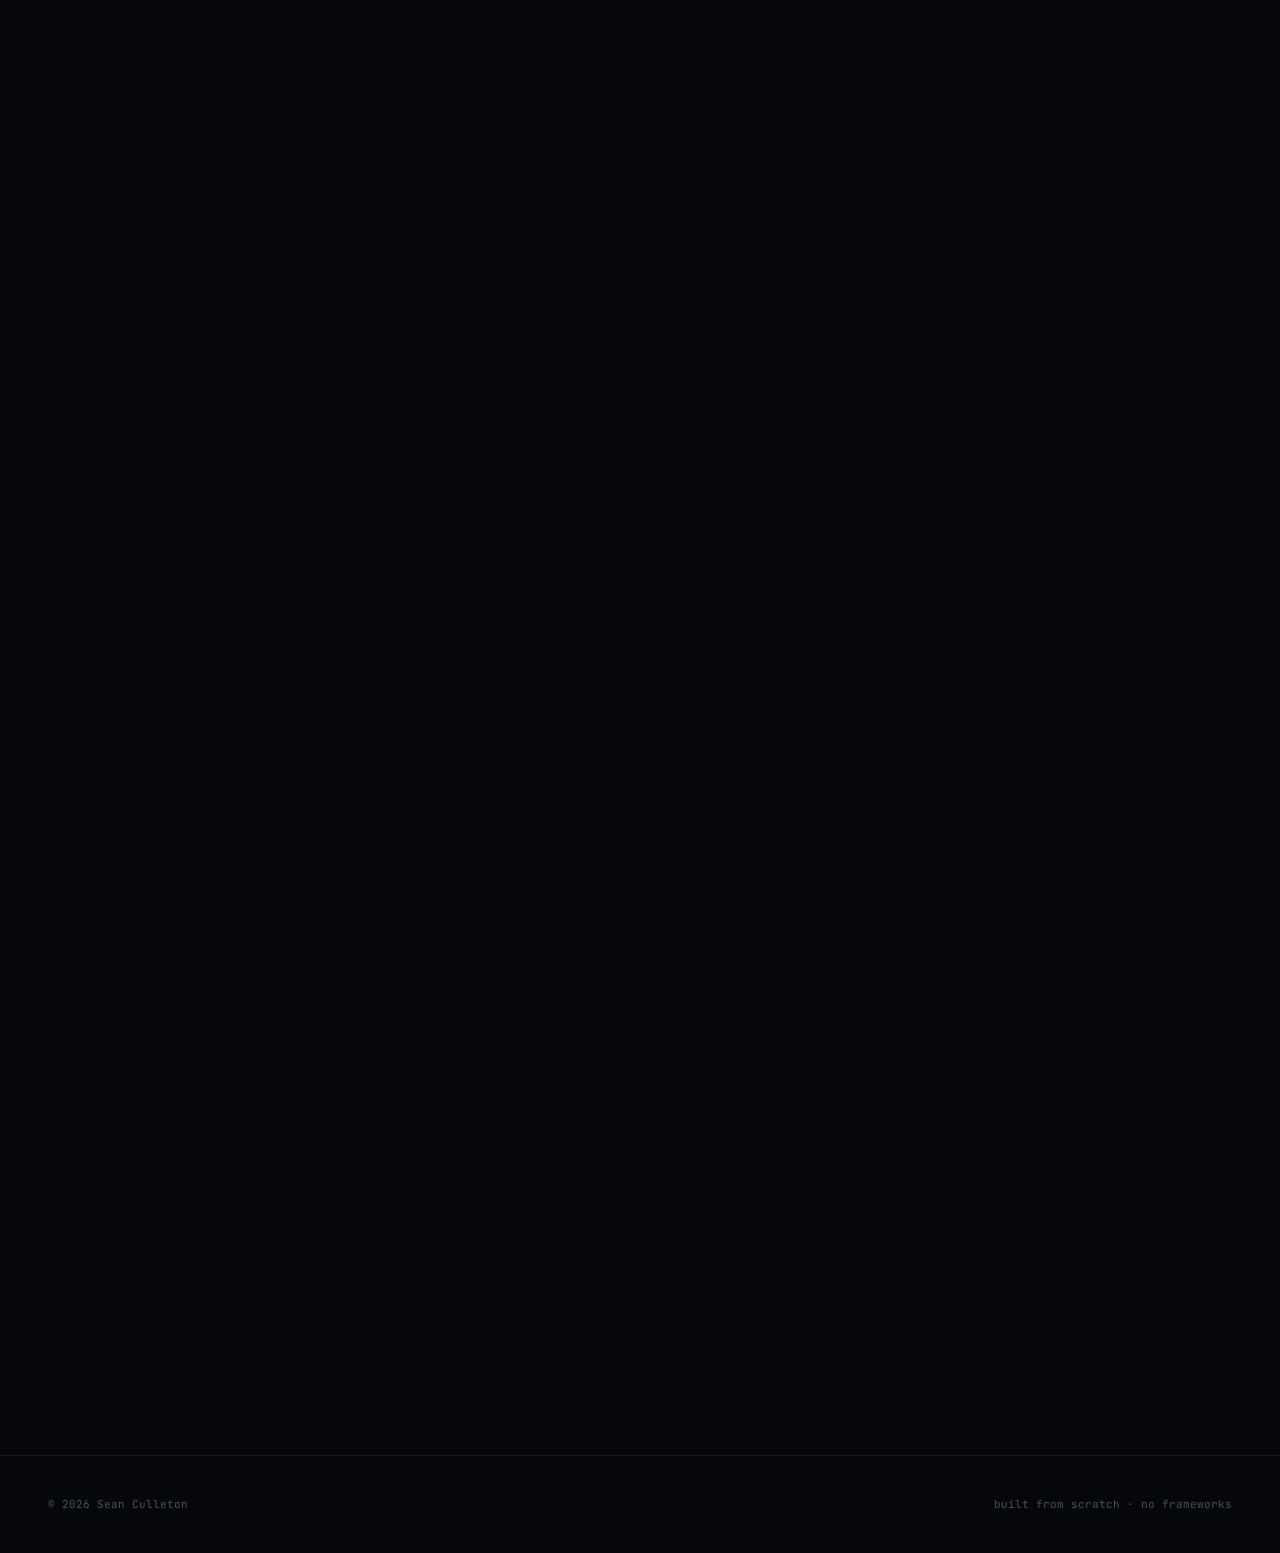
==== commit 29c70faa: "Add animated hero profile orb using static portrait" ====
--- a/index.html
+++ b/index.html
@@ -101,6 +101,13 @@
       </div>
       <p class="scroll-hint" aria-hidden="true">scroll ↓</p>
     </div>
+    <div class="hero-portrait">
+      <span class="hero-ring ring-a" aria-hidden="true"></span>
+      <span class="hero-ring ring-b" aria-hidden="true"></span>
+      <div class="hero-avatar-core">
+        <img src="assets/sean.webp" alt="Portrait of Sean Culleton" loading="eager" decoding="async" />
+      </div>
+    </div>
   </section>
 
   <div class="marquee" aria-hidden="true">
--- a/styles.css
+++ b/styles.css
@@ -267,6 +267,58 @@
   max-width: 640px;
   margin-left: clamp(8px, 6vw, 120px);
 }
+.hero-portrait {
+  position: absolute;
+  right: clamp(20px, 8vw, 120px);
+  top: 50%;
+  transform: translateY(-42%);
+  width: clamp(150px, 20vw, 250px);
+  aspect-ratio: 1;
+  z-index: 2;
+  pointer-events: none;
+  display: grid;
+  place-items: center;
+}
+.hero-avatar-core {
+  width: 74%;
+  aspect-ratio: 1;
+  padding: 4px;
+  border-radius: 50%;
+  background: conic-gradient(from 0deg, var(--mint), var(--blue), var(--violet), var(--mint));
+  box-shadow: 0 0 30px rgba(94,234,212,0.22), 0 0 60px rgba(99,102,241,0.2);
+}
+.hero-avatar-core img {
+  width: 100%;
+  height: 100%;
+  object-fit: cover;
+  border-radius: 50%;
+  border: 2px solid rgba(6, 10, 14, 0.9);
+  filter: saturate(1.06) contrast(1.04);
+}
+.hero-ring {
+  position: absolute;
+  border-radius: 50%;
+  border: 1px solid rgba(94,234,212,0.32);
+  box-shadow: 0 0 20px rgba(94,234,212,0.16);
+}
+.hero-ring.ring-a {
+  inset: 6%;
+  animation: ringFloat 4.2s ease-in-out infinite;
+}
+.hero-ring.ring-b {
+  inset: 0;
+  border-color: rgba(99,102,241,0.3);
+  border-style: dashed;
+  animation: ringSpin 22s linear infinite;
+}
+@keyframes ringSpin {
+  from { transform: rotate(0deg); }
+  to { transform: rotate(-360deg); }
+}
+@keyframes ringFloat {
+  0%, 100% { transform: scale(1); opacity: 0.9; }
+  50% { transform: scale(1.04); opacity: 0.65; }
+}
 .eyebrow {
   font-family: var(--mono);
   color: var(--mint);
@@ -642,7 +694,8 @@
 
 @media (max-width: 720px) {
   .nav { padding: 18px 20px; }
-  .nav nav { gap: 14px; }
+  .nav nav { gap: 10px; }
+  .nav nav a[href^="#"] { display: none; }
   .mini-nav {
     right: auto;
     left: 50%;
@@ -650,10 +703,35 @@
     bottom: 16px;
     transform: translateX(-50%);
     grid-auto-flow: column;
-    gap: 12px;
+    gap: 8px;
     padding: 8px 12px;
+    border-radius: 14px;
   }
-  .mini-dot span { display: none; }
+  .mini-dot {
+    width: auto;
+    height: 26px;
+    padding: 0 10px;
+    border-radius: 999px;
+    display: inline-flex;
+    align-items: center;
+    justify-content: center;
+  }
+  .mini-dot span {
+    display: block;
+    position: static;
+    transform: none;
+    opacity: 1;
+    font-size: 9px;
+    letter-spacing: 0.1em;
+  }
+  .mini-dot.is-active span { color: #04120f; }
+  .hero-portrait {
+    right: 16px;
+    top: 96px;
+    transform: none;
+    width: 96px;
+    opacity: 0.82;
+  }
   .hero, .panel { padding: 80px 20px; }
   .hero-inner, .panel-left .card { margin-left: 0; }
   .term-body { padding: 22px 20px; }
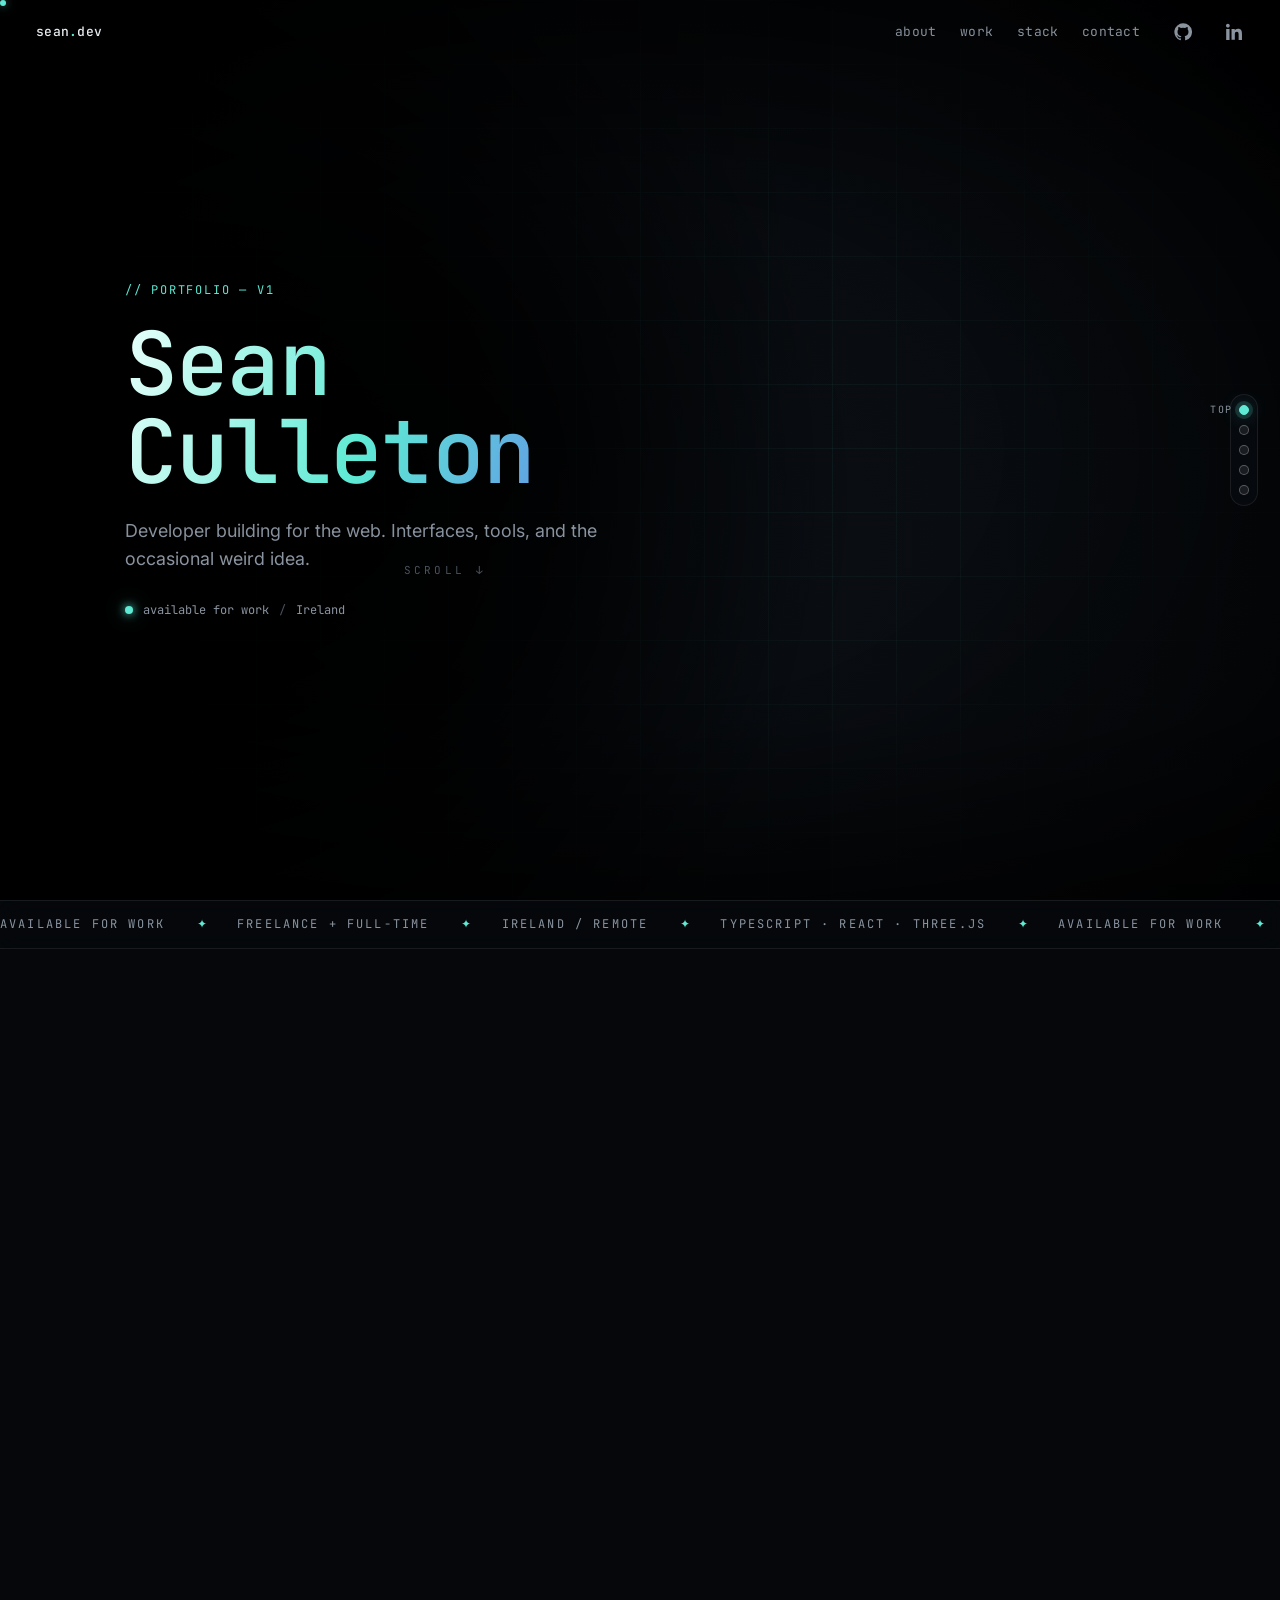
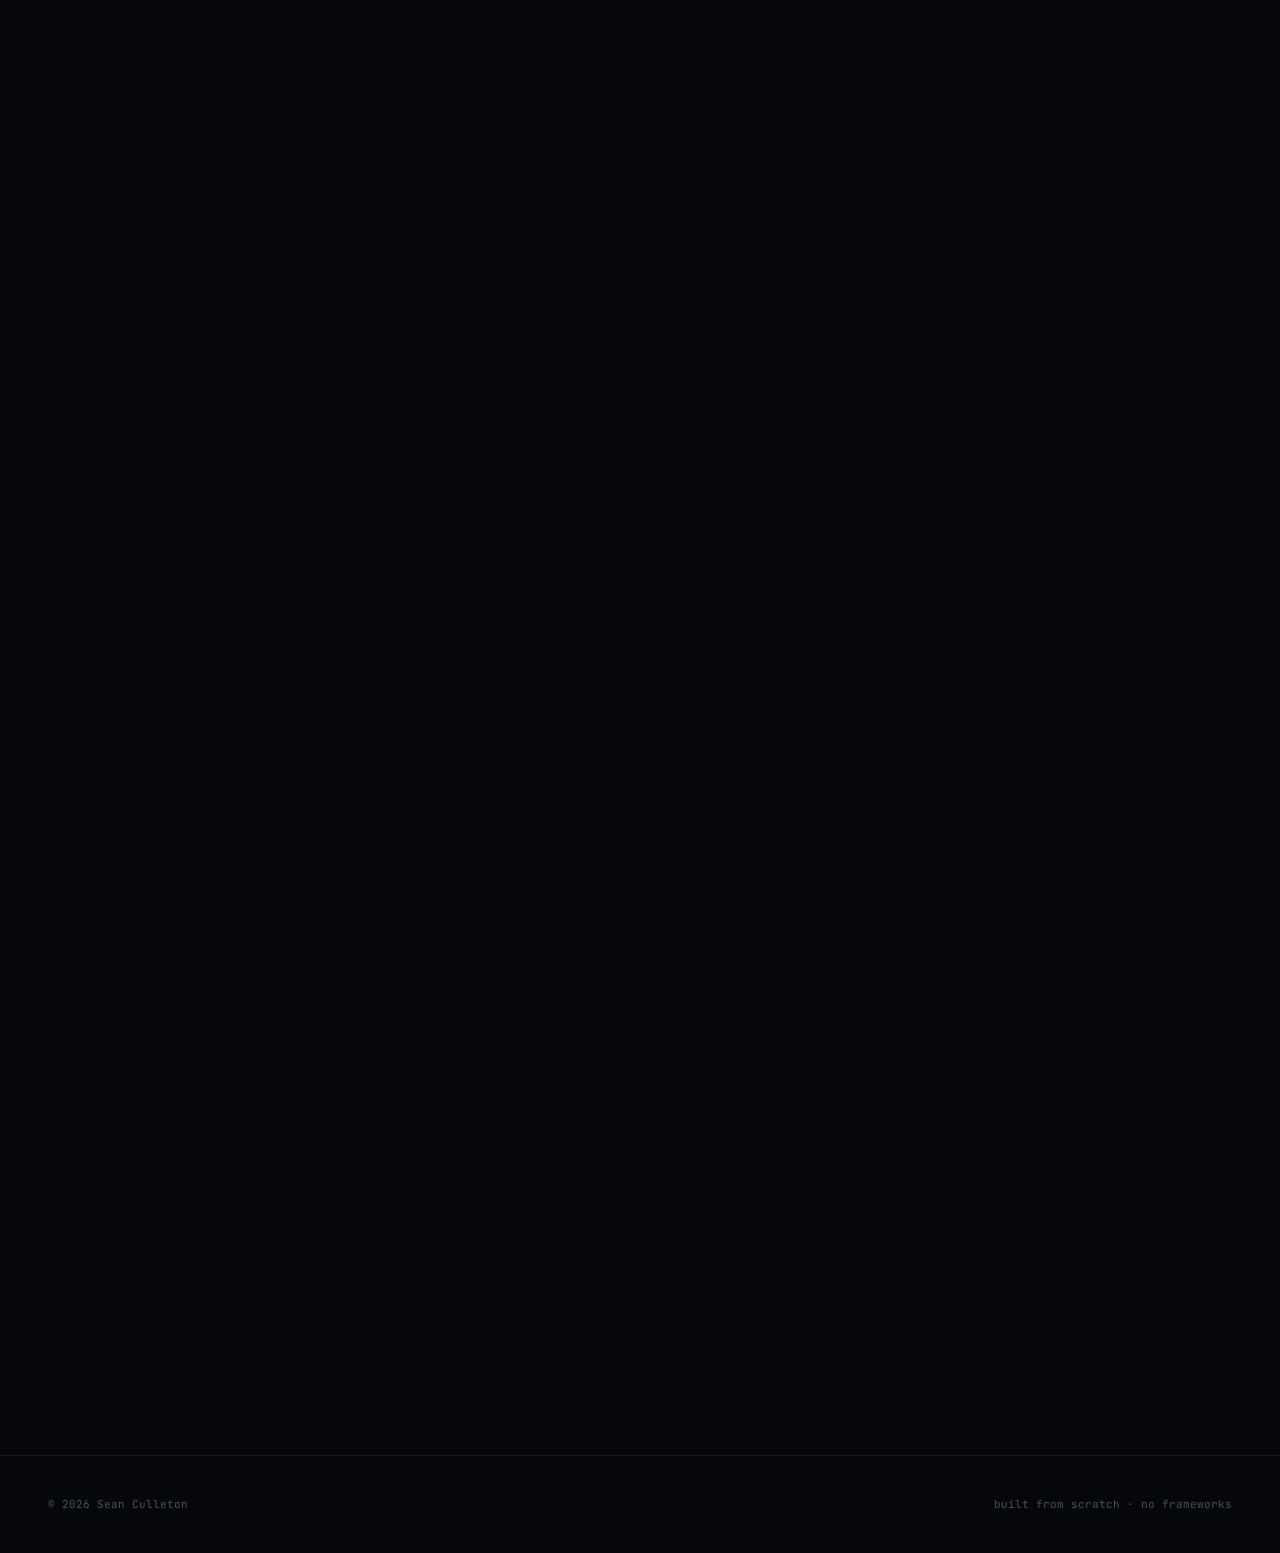
==== commit d79dd8ce: "Move profile image beside About copy with soft blend" ====
--- a/index.html
+++ b/index.html
@@ -101,13 +101,6 @@
       </div>
       <p class="scroll-hint" aria-hidden="true">scroll ↓</p>
     </div>
-    <div class="hero-portrait">
-      <span class="hero-ring ring-a" aria-hidden="true"></span>
-      <span class="hero-ring ring-b" aria-hidden="true"></span>
-      <div class="hero-avatar-core">
-        <img src="assets/sean.webp" alt="Portrait of Sean Culleton" loading="eager" decoding="async" />
-      </div>
-    </div>
   </section>
 
   <div class="marquee" aria-hidden="true">
@@ -124,17 +117,24 @@
   </div>
 
   <section id="about" class="panel panel-left">
-    <div class="card term">
+    <div class="card term about-card">
       <div class="term-bar">
         <div class="term-dots"><i></i><i></i><i></i></div>
         <div class="term-title">~ / about.md</div>
         <div class="term-spacer"></div>
       </div>
       <div class="term-body">
-        <p class="tag" data-scramble>01 — about</p>
-        <h2 data-scramble>hey, I'm Sean.</h2>
-        <p>I design and build software, mostly on the web. I like clean type, fast interfaces, and code that's genuinely honest about what it's doing.</p>
-        <p>Outside of work I lift weights, and dive down whatever rabbit hole looks most interesting that week.</p>
+        <div class="about-layout">
+          <div class="about-copy">
+            <p class="tag" data-scramble>01 — about</p>
+            <h2 data-scramble>hey, I'm Sean.</h2>
+            <p>I design and build software, mostly on the web. I like clean type, fast interfaces, and code that's genuinely honest about what it's doing.</p>
+            <p>Outside of work I lift weights, and dive down whatever rabbit hole looks most interesting that week.</p>
+          </div>
+          <figure class="about-visual" aria-hidden="true">
+            <img src="assets/sean.webp" alt="" loading="lazy" decoding="async" />
+          </figure>
+        </div>
       </div>
     </div>
   </section>
--- a/styles.css
+++ b/styles.css
@@ -267,58 +267,6 @@
   max-width: 640px;
   margin-left: clamp(8px, 6vw, 120px);
 }
-.hero-portrait {
-  position: absolute;
-  right: clamp(20px, 8vw, 120px);
-  top: 50%;
-  transform: translateY(-42%);
-  width: clamp(150px, 20vw, 250px);
-  aspect-ratio: 1;
-  z-index: 2;
-  pointer-events: none;
-  display: grid;
-  place-items: center;
-}
-.hero-avatar-core {
-  width: 74%;
-  aspect-ratio: 1;
-  padding: 4px;
-  border-radius: 50%;
-  background: conic-gradient(from 0deg, var(--mint), var(--blue), var(--violet), var(--mint));
-  box-shadow: 0 0 30px rgba(94,234,212,0.22), 0 0 60px rgba(99,102,241,0.2);
-}
-.hero-avatar-core img {
-  width: 100%;
-  height: 100%;
-  object-fit: cover;
-  border-radius: 50%;
-  border: 2px solid rgba(6, 10, 14, 0.9);
-  filter: saturate(1.06) contrast(1.04);
-}
-.hero-ring {
-  position: absolute;
-  border-radius: 50%;
-  border: 1px solid rgba(94,234,212,0.32);
-  box-shadow: 0 0 20px rgba(94,234,212,0.16);
-}
-.hero-ring.ring-a {
-  inset: 6%;
-  animation: ringFloat 4.2s ease-in-out infinite;
-}
-.hero-ring.ring-b {
-  inset: 0;
-  border-color: rgba(99,102,241,0.3);
-  border-style: dashed;
-  animation: ringSpin 22s linear infinite;
-}
-@keyframes ringSpin {
-  from { transform: rotate(0deg); }
-  to { transform: rotate(-360deg); }
-}
-@keyframes ringFloat {
-  0%, 100% { transform: scale(1); opacity: 0.9; }
-  50% { transform: scale(1.04); opacity: 0.65; }
-}
 .eyebrow {
   font-family: var(--mono);
   color: var(--mint);
@@ -506,6 +454,40 @@
   font-size: 15px;
 }
 .card p:last-child { margin-bottom: 0; }
+
+.about-card { max-width: 760px; }
+.about-layout {
+  display: grid;
+  grid-template-columns: minmax(0, 1fr) 220px;
+  gap: 22px;
+  align-items: stretch;
+}
+.about-visual {
+  position: relative;
+  margin: 4px 0 0;
+  min-height: 260px;
+  border-radius: 10px;
+  overflow: hidden;
+  border: 1px solid rgba(255,255,255,0.1);
+  background: #090d13;
+  box-shadow: inset 0 0 0 1px rgba(94,234,212,0.08), 0 15px 35px -22px rgba(0,0,0,0.8);
+}
+.about-visual img {
+  width: 100%;
+  height: 100%;
+  object-fit: cover;
+  object-position: center top;
+  filter: saturate(1.04) contrast(1.03);
+}
+.about-visual::after {
+  content: "";
+  position: absolute;
+  inset: 0;
+  background:
+    linear-gradient(90deg, rgba(9,13,19,0.85) 0%, rgba(9,13,19,0.35) 22%, transparent 42%),
+    linear-gradient(180deg, rgba(5,7,10,0.16) 0%, rgba(5,7,10,0.48) 100%);
+  pointer-events: none;
+}
 
 .projects { list-style: none; display: grid; gap: 4px; }
 .proj {
@@ -725,13 +707,8 @@
     letter-spacing: 0.1em;
   }
   .mini-dot.is-active span { color: #04120f; }
-  .hero-portrait {
-    right: 16px;
-    top: 96px;
-    transform: none;
-    width: 96px;
-    opacity: 0.82;
-  }
+  .about-layout { grid-template-columns: 1fr; gap: 14px; }
+  .about-visual { min-height: 220px; }
   .hero, .panel { padding: 80px 20px; }
   .hero-inner, .panel-left .card { margin-left: 0; }
   .term-body { padding: 22px 20px; }
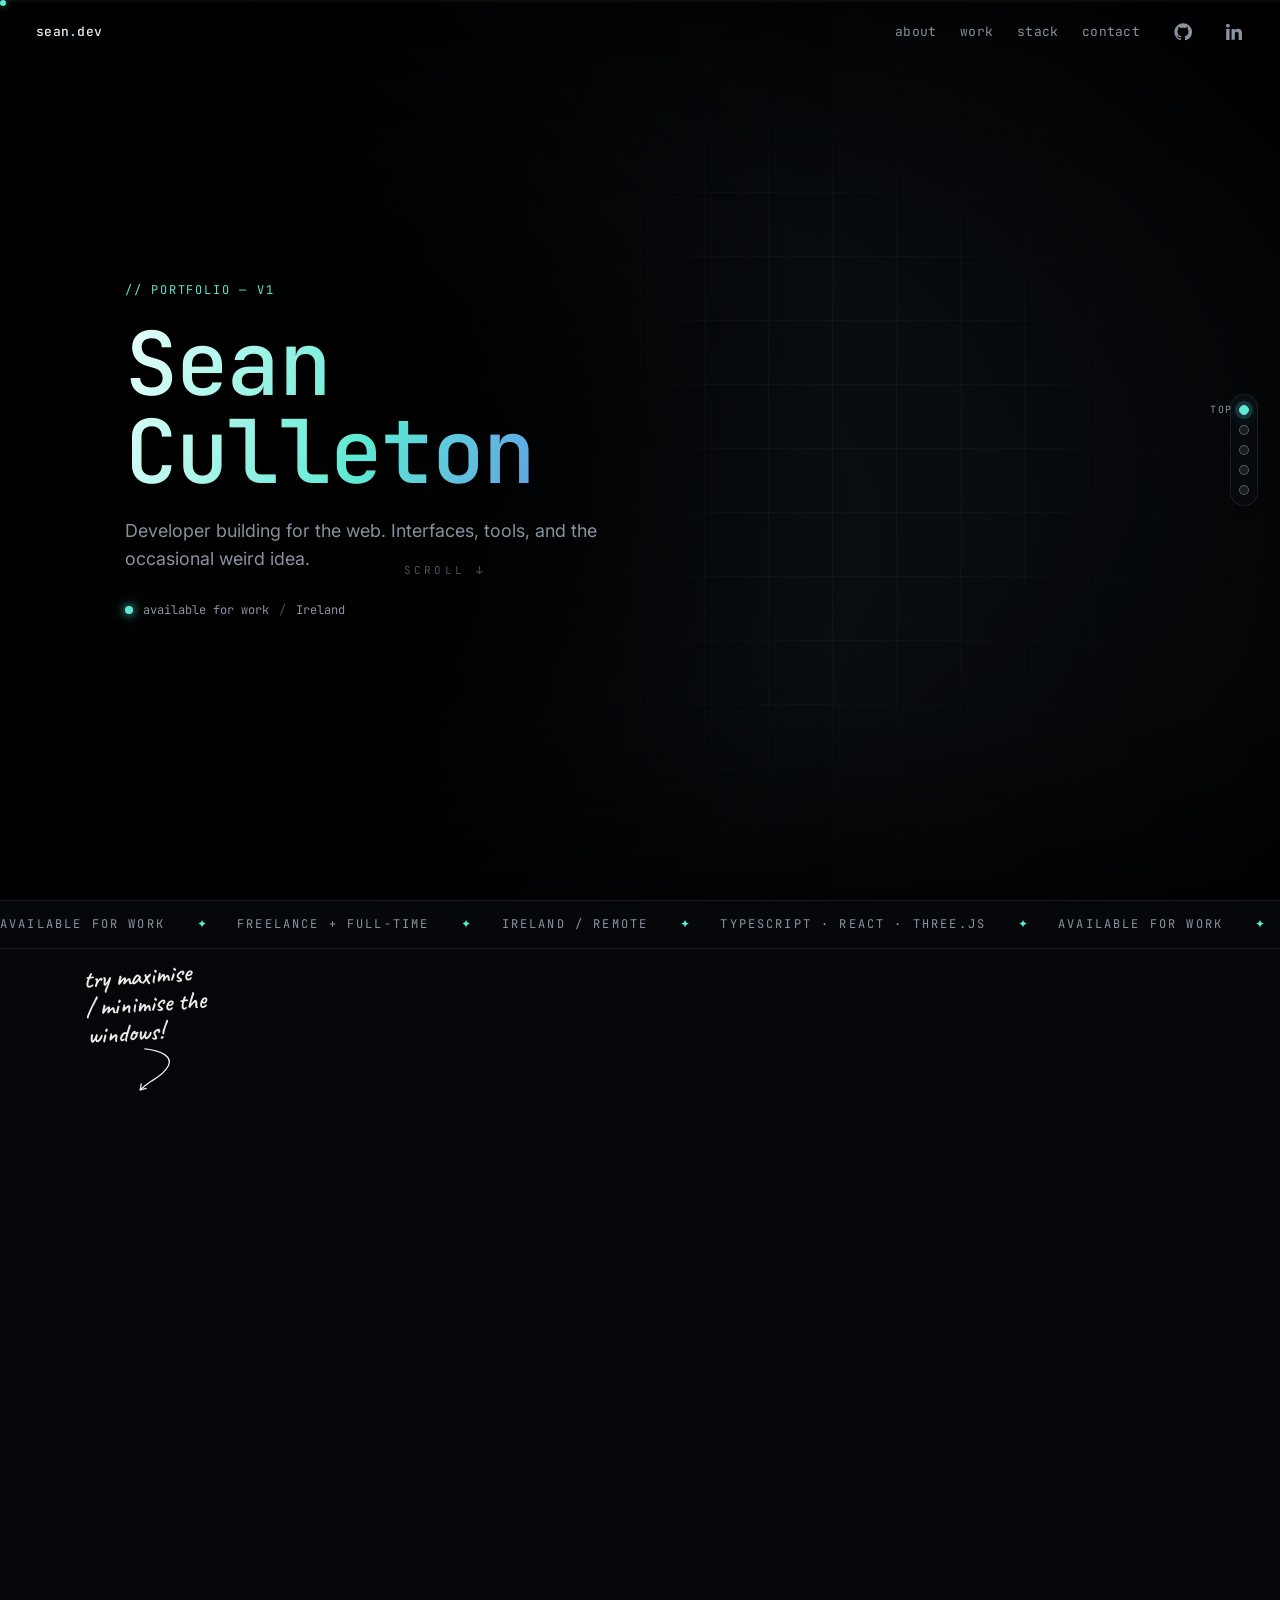
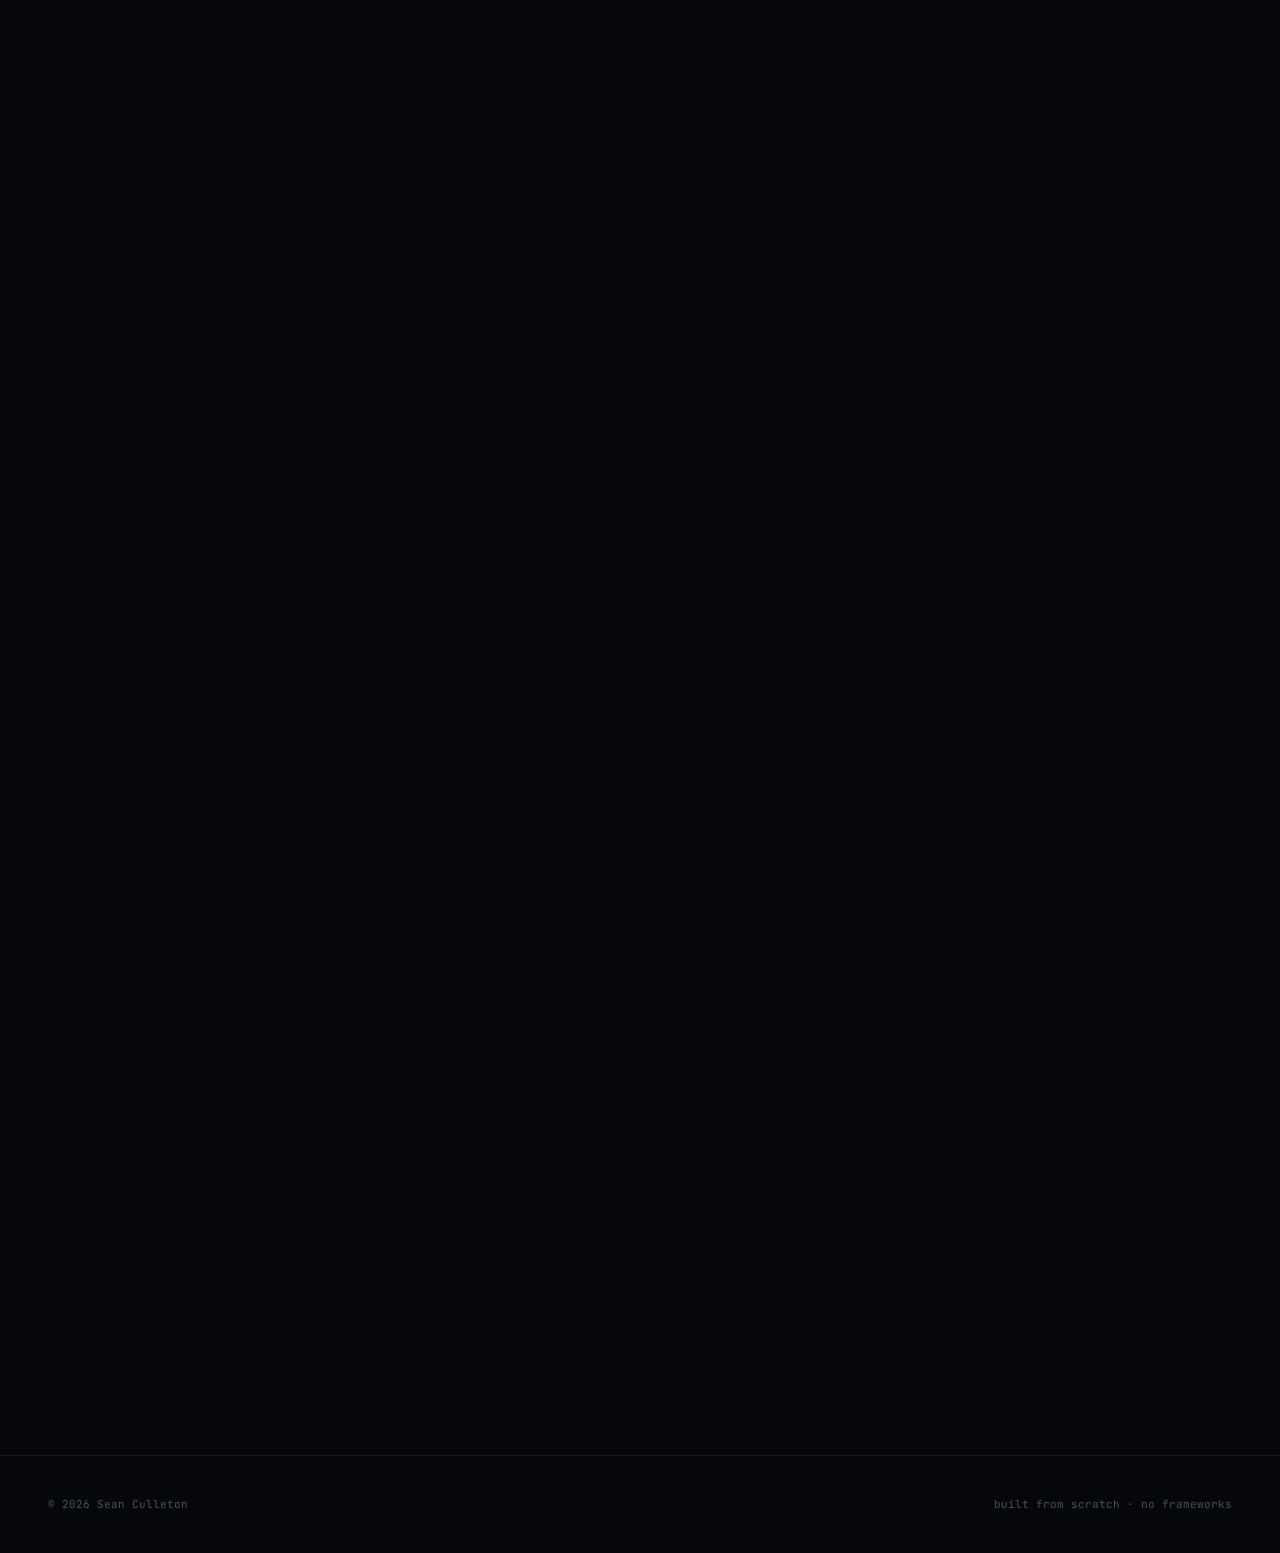
==== commit 10f1d84c: "Refine about hint arrow and complete pending interaction polish" ====
--- a/index.html
+++ b/index.html
@@ -26,10 +26,13 @@
 <link rel="icon" href="data:image/svg+xml,%3Csvg xmlns='http://www.w3.org/2000/svg' viewBox='0 0 32 32'%3E%3Cdefs%3E%3ClinearGradient id='g' x1='0' y1='0' x2='1' y2='1'%3E%3Cstop offset='0' stop-color='%235eead4'/%3E%3Cstop offset='1' stop-color='%236366f1'/%3E%3C/linearGradient%3E%3C/defs%3E%3Crect x='6' y='6' width='20' height='20' rx='3' fill='none' stroke='url(%23g)' stroke-width='2'/%3E%3Crect x='10' y='10' width='12' height='12' rx='1' fill='url(%23g)' opacity='.5'/%3E%3C/svg%3E" />
 <link rel="preconnect" href="https://fonts.googleapis.com" />
 <link rel="preconnect" href="https://fonts.gstatic.com" crossorigin />
-<link href="https://fonts.googleapis.com/css2?family=JetBrains+Mono:wght@300;400;500;700&family=Inter:wght@300;400;500;600;700&display=swap" rel="stylesheet" />
+<link href="https://fonts.googleapis.com/css2?family=JetBrains+Mono:wght@300;400;500;700&family=Inter:wght@300;400;500;600;700&family=Caveat:wght@500;600;700&display=swap" rel="stylesheet" />
 <link rel="stylesheet" href="styles.css" />
 </head>
 <body>
+
+<!-- scroll progress bar -->
+<div id="scrollProgress" aria-hidden="true"><i></i></div>
 
 <!-- preloader -->
 <div id="preloader" aria-hidden="true">
@@ -117,6 +120,14 @@
   </div>
 
   <section id="about" class="panel panel-left">
+    <div class="term-hint" aria-hidden="true">
+      <span class="term-hint-text">try maximise <br/>/ minimise the <br/>windows!</span>
+      <svg class="term-hint-arrow" viewBox="0 0 140 110" fill="none" stroke="currentColor" stroke-width="2.2" stroke-linecap="round" stroke-linejoin="round">
+        <!-- Keep the tip in whitespace above the terminal, not crossing into the card -->
+        <path d="M68 8 C 98 12, 114 24, 106 38 C 98 52, 84 58, 74 64 C 68 68, 63 72, 58 76" />
+        <path d="M68 74 L 58 76 L 60 66" />
+      </svg>
+    </div>
     <div class="card term about-card">
       <div class="term-bar">
         <div class="term-dots"><i></i><i></i><i></i></div>
@@ -126,15 +137,25 @@
       <div class="term-body">
         <div class="about-layout">
           <div class="about-copy">
-            <p class="tag" data-scramble>01 — about</p>
+            <p class="tag" data-type>01 — about</p>
             <h2 data-scramble>hey, I'm Sean.</h2>
-            <p>I design and build software, mostly on the web. I like clean type, fast interfaces, and code that's genuinely honest about what it's doing.</p>
+            <p>I design and build software, mostly on the web. I like type, fast interfaces, and code that's genuinely honest about what it's doing.</p>
             <p>Outside of work I lift weights, and dive down whatever rabbit hole looks most interesting that week.</p>
           </div>
           <figure class="about-visual" aria-hidden="true">
             <img src="assets/sean.webp" alt="" loading="lazy" decoding="async" />
           </figure>
         </div>
+        <div class="gh-activity" aria-label="GitHub contribution activity, last year">
+          <div class="gh-activity-head">
+            <span class="gh-activity-label">› github activity</span>
+            <a href="https://github.com/Seancully" target="_blank" rel="noopener" data-magnet>@Seancully <span aria-hidden="true">↗</span></a>
+          </div>
+          <div class="gh-activity-chart">
+            <img src="https://ghchart.rshah.org/5eead4/Seancully" alt="" loading="lazy" decoding="async" onerror="this.closest('.gh-activity').classList.add('gh-fail')" />
+          </div>
+          <p class="gh-activity-fallback">contribution graph unavailable — see <a href="https://github.com/Seancully" target="_blank" rel="noopener">github.com/Seancully</a>.</p>
+        </div>
       </div>
     </div>
   </section>
@@ -150,7 +171,7 @@
         <p class="tag" data-scramble>02 — selected work</p>
         <h2 data-scramble>things I've built</h2>
         <ul class="projects">
-          <li><a href="https://www.furlongequipment.com" target="_blank" rel="noopener" class="proj" data-magnet>
+          <li><a href="https://www.furlongequipment.com" target="_blank" rel="noopener" class="proj" data-tilt>
             <span class="proj-thumb" style="--t1:#f59e0b;--t2:#fbbf24">
               <img src="assets/projects/furlong.jpg" alt="" loading="lazy" />
             </span>
@@ -161,7 +182,7 @@
             </span>
             <span class="proj-arrow">↗</span>
           </a></li>
-          <li><a href="https://ronanocfitness.com" target="_blank" rel="noopener" class="proj" data-magnet>
+          <li><a href="https://ronanocfitness.com" target="_blank" rel="noopener" class="proj" data-tilt>
             <span class="proj-thumb" style="--t1:#ef4444;--t2:#991b1b">
               <img src="assets/projects/ronanoc.svg" alt="" loading="lazy" />
             </span>
@@ -172,7 +193,7 @@
             </span>
             <span class="proj-arrow">↗</span>
           </a></li>
-          <li><article class="proj" data-magnet aria-label="Jarvis project (local-only)">
+          <li><article class="proj" data-tilt aria-label="Jarvis project (local-only)">
             <span class="proj-thumb" style="--t1:#a78bfa;--t2:#5eead4">
               <img src="assets/projects/jarvis.svg" alt="" loading="lazy" />
             </span>
--- a/styles.css
+++ b/styles.css
@@ -27,8 +27,41 @@
   min-height: 100vh;
   overflow-x: hidden;
 }
+body.term-locked { overflow: hidden; }
+body.term-locked main { z-index: 85; }
+body.term-locked .bg {
+  opacity: 0.22;
+  filter: blur(12px) brightness(0.25) saturate(0.45);
+}
+body.term-locked .nav,
+body.term-locked .mini-nav,
+body.term-locked .marquee { opacity: 0.08; }
+body.term-locked .card.term:not(.is-maximized) {
+  opacity: 0.04 !important;
+  filter: blur(5px) saturate(0.55);
+  pointer-events: none;
+}
 a { color: inherit; text-decoration: none; }
 img, video, canvas { display: block; max-width: 100%; }
+
+/* -------- scroll progress bar -------- */
+#scrollProgress {
+  position: fixed;
+  top: 0; left: 0; right: 0;
+  height: 2px;
+  z-index: 99;
+  background: rgba(255, 255, 255, 0.04);
+  pointer-events: none;
+}
+#scrollProgress i {
+  display: block;
+  height: 100%;
+  width: 0%;
+  background: linear-gradient(90deg, var(--mint) 0%, var(--cyan) 35%, var(--blue) 70%, var(--violet) 100%);
+  box-shadow: 0 0 8px rgba(94, 234, 212, 0.55), 0 0 16px rgba(139, 92, 246, 0.35);
+  transform-origin: left center;
+  transition: width 80ms linear;
+}
 
 /* -------- preloader -------- */
 #preloader {
@@ -82,6 +115,7 @@
   z-index: 0;
   overflow: hidden;
   background: radial-gradient(ellipse at 50% 60%, #0b1016 0%, #05070a 70%, #000 100%);
+  transition: opacity 180ms ease, filter 180ms ease;
 }
 #cubeCanvas {
   position: absolute;
@@ -89,9 +123,10 @@
   width: 100%;
   height: 100%;
   pointer-events: none;
-  will-change: filter;
+  will-change: filter, transform;
   mix-blend-mode: screen;
   filter: saturate(1.05) contrast(1.05);
+  transform-origin: 50% 50%;
   transition: filter 160ms;
 }
 .bg-grid {
@@ -343,6 +378,16 @@
   backdrop-filter: blur(10px);
   -webkit-backdrop-filter: blur(10px);
   padding: 14px 0;
+  transition: background 220ms ease, border-color 220ms ease;
+}
+.marquee:hover {
+  background: rgba(8, 12, 18, 0.75);
+  border-color: var(--line-strong);
+}
+.marquee:hover .marquee-track {
+  animation-play-state: paused;
+  color: var(--fg);
+  transform: scale(1.015);
 }
 .marquee-track {
   display: flex;
@@ -354,6 +399,9 @@
   letter-spacing: 0.18em;
   text-transform: uppercase;
   color: var(--fg-dim);
+  transition: color 220ms ease, transform 280ms ease;
+  transform-origin: left center;
+  will-change: transform;
 }
 .marquee-track span:not(.m-dot) { padding-right: 4px; }
 .m-dot { color: var(--mint); }
@@ -364,6 +412,7 @@
 
 /* -------- content panels -------- */
 .panel {
+  position: relative;
   min-height: 100vh;
   display: flex;
   align-items: center;
@@ -415,6 +464,29 @@
   display: inline-block;
   box-shadow: 0 0 0 0.5px rgba(0,0,0,0.3) inset;
 }
+.term-dots i.term-dot-btn {
+  cursor: pointer;
+  transition: transform 120ms ease, filter 120ms ease;
+}
+.term-dots i.term-dot-btn:hover { transform: scale(1.12); filter: brightness(1.08); }
+.term-dots i.term-dot-btn.is-locked {
+  opacity: 0.35;
+  filter: saturate(0.25) brightness(0.85);
+  cursor: not-allowed;
+}
+.term-dots i.term-dot-btn.is-locked:hover { transform: none; filter: saturate(0.25) brightness(0.85); }
+.term-dots i.term-dot-btn.shake { animation: dotShake 360ms ease; }
+@keyframes dotShake {
+  0%, 100% { transform: translateX(0); }
+  20%      { transform: translateX(-2px); }
+  40%      { transform: translateX(2px); }
+  60%      { transform: translateX(-1.5px); }
+  80%      { transform: translateX(1.5px); }
+}
+.term-dots i.term-dot-btn:focus-visible {
+  outline: 2px solid var(--mint);
+  outline-offset: 2px;
+}
 .term-dots i:nth-child(1) { background: #ff5f57; }
 .term-dots i:nth-child(2) { background: #febc2e; }
 .term-dots i:nth-child(3) { background: #28c840; }
@@ -440,6 +512,14 @@
   color: var(--mint);
   margin-bottom: 16px;
 }
+.tag[data-type].is-typing::after {
+  content: "▍";
+  display: inline-block;
+  margin-left: 2px;
+  color: var(--mint);
+  animation: caretBlink 900ms steps(2, start) infinite;
+}
+@keyframes caretBlink { 50% { opacity: 0; } }
 .card h2 {
   font-family: var(--mono);
   font-weight: 500;
@@ -455,17 +535,125 @@
 }
 .card p:last-child { margin-bottom: 0; }
 
-.about-card { max-width: 760px; }
+.card.term.is-minimized .term-body { display: none; }
+
+.term-overlay {
+  position: fixed;
+  inset: 0;
+  background: rgba(0, 0, 0, 0.28);
+  backdrop-filter: blur(2px);
+  -webkit-backdrop-filter: blur(2px);
+  opacity: 0;
+  pointer-events: none;
+  transition: opacity 220ms ease;
+  z-index: 79;
+}
+.term-overlay.show {
+  opacity: 1;
+  pointer-events: auto;
+}
+
+/* -- maximized terminal: real mac window feel, slightly translucent ---- */
+.card.term.is-maximized {
+  position: fixed;
+  inset: 4vh 4vw;
+  transform: none !important;
+  opacity: 1 !important;
+  width: auto;
+  max-width: none;
+  max-height: none;
+  background: rgba(10, 17, 24, 0.62);
+  backdrop-filter: blur(22px) saturate(160%);
+  -webkit-backdrop-filter: blur(22px) saturate(160%);
+  border-color: rgba(94,234,212,0.28);
+  margin: 0;
+  z-index: 82;
+  box-shadow:
+    0 1px 0 rgba(255,255,255,0.1) inset,
+    0 60px 120px -32px rgba(0,0,0,0.9),
+    0 0 0 1px rgba(94,234,212,0.14),
+    0 0 80px -12px rgba(99,102,241,0.38);
+  animation: termOpen 260ms cubic-bezier(.2,.8,.2,1);
+}
+@keyframes termOpen {
+  from { opacity: 0; transform: scale(0.985) translateY(6px) !important; }
+  to   { opacity: 1; transform: none !important; }
+}
+.card.term.is-maximized .term-bar {
+  background: linear-gradient(180deg, rgba(34, 46, 60, 0.65), rgba(20, 28, 38, 0.55));
+  backdrop-filter: blur(8px);
+  -webkit-backdrop-filter: blur(8px);
+}
+.card.term.is-maximized .term-body {
+  max-height: calc(92vh - 34px);
+  overflow: auto;
+  background: transparent;
+}
+.card.term.is-maximized .term-title { color: #eaf4f7; }
+.card.term.is-maximized .term-body p,
+.card.term.is-maximized .proj-desc,
+.card.term.is-maximized .proj-meta,
+.card.term.is-maximized .links a,
+.card.term.is-maximized .chips span {
+  color: #d2dce6;
+}
+
+/* when maximized is active, keep the cube/bg faintly visible behind */
+body.term-locked .bg { opacity: 0.38; filter: blur(10px) brightness(0.5) saturate(0.6); }
+
+/* -- hint arrow + handwritten text (desktop only) --------------------- */
+.term-hint {
+  position: absolute;
+  display: flex;
+  flex-direction: column;
+  align-items: flex-start;
+  gap: 0;
+  pointer-events: none;
+  color: #ffffff;
+  opacity: 0.92;
+  z-index: 1;
+  /* keep this higher/left so the arrow points toward the card without crossing it */
+  top: clamp(-8px, 1vh, 24px);
+  left: calc(clamp(8px, 6vw, 120px) + 8px);
+  transition: opacity 400ms ease, transform 400ms ease;
+  filter: drop-shadow(0 2px 8px rgba(0,0,0,0.7));
+}
+.term-hint-text {
+  font-family: "Caveat", "Comic Sans MS", cursive;
+  font-weight: 600;
+  font-size: clamp(20px, 2vw, 26px);
+  line-height: 1.1;
+  transform: rotate(-4deg);
+  white-space: nowrap;
+  padding-top: 4px;
+}
+.term-hint-arrow {
+  width: 88px;
+  height: 66px;
+  /* sits under text and ends in whitespace above the about terminal */
+  margin: -2px 0 0 18px;
+  transform: rotate(-2deg);
+  animation: hintBob 2.6s ease-in-out infinite;
+}
+@keyframes hintBob {
+  0%, 100% { transform: rotate(-2deg) translate(0, 0); }
+  50%      { transform: rotate(0deg) translate(-2px, 3px); }
+}
+body.term-hint-used .term-hint { opacity: 0; transform: translateY(-6px); }
+body.term-locked .term-hint { opacity: 0; }
+@media (max-width: 720px) { .term-hint { display: none; } }
+
+.about-card { max-width: 560px; }
 .about-layout {
   display: grid;
-  grid-template-columns: minmax(0, 1fr) 220px;
-  gap: 22px;
+  grid-template-columns: minmax(0, 1fr) 96px;
+  gap: 12px;
   align-items: stretch;
 }
 .about-visual {
   position: relative;
   margin: 4px 0 0;
-  min-height: 260px;
+  min-height: 120px;
   border-radius: 10px;
   overflow: hidden;
   border: 1px solid rgba(255,255,255,0.1);
@@ -489,7 +677,7 @@
   pointer-events: none;
 }
 
-.projects { list-style: none; display: grid; gap: 4px; }
+.projects { list-style: none; display: grid; gap: 4px; perspective: 900px; }
 .proj {
   display: grid;
   grid-template-columns: 56px 1fr auto;
@@ -497,7 +685,28 @@
   gap: 16px;
   padding: 16px;
   border-top: 1px solid var(--card-border);
-  transition: background 200ms, padding-left 200ms, border-color 200ms;
+  transition: background 200ms, padding-left 200ms, border-color 200ms, transform 220ms cubic-bezier(.2,.8,.2,1);
+  transform-style: preserve-3d;
+  will-change: transform;
+}
+.proj[data-tilt] {
+  transform: perspective(900px) rotateX(var(--rx, 0deg)) rotateY(var(--ry, 0deg));
+}
+.proj[data-tilt].is-tilting { transition: transform 80ms linear; }
+.proj[data-tilt] .proj-thumb,
+.proj[data-tilt] .proj-text,
+.proj[data-tilt] .proj-arrow {
+  transform: translate3d(calc(var(--px, 0) * -6px), calc(var(--py, 0) * -6px), 24px);
+  transition: transform 220ms cubic-bezier(.2,.8,.2,1);
+}
+.proj[data-tilt].is-tilting .proj-thumb,
+.proj[data-tilt].is-tilting .proj-text,
+.proj[data-tilt].is-tilting .proj-arrow { transition: transform 80ms linear; }
+.proj[data-tilt] .proj-thumb {
+  transform: translate3d(calc(var(--px, 0) * -10px), calc(var(--py, 0) * -10px), 40px);
+}
+.proj[data-tilt] .proj-text {
+  transform: translate3d(calc(var(--px, 0) * -4px), calc(var(--py, 0) * -4px), 18px);
 }
 .projects li:last-child .proj { border-bottom: 1px solid var(--card-border); }
 .proj:hover {
@@ -581,8 +790,19 @@
   transition: color 160ms, border-color 160ms, background 160ms;
 }
 .copy-btn:hover { color: var(--mint); border-color: var(--line-strong); background: rgba(94,234,212,0.05); }
-.copy-btn.copied { color: var(--mint); border-color: var(--mint); }
 .copy-btn { position: relative; }
+.copy-btn.copied {
+  color: #04120f;
+  background: var(--mint);
+  border-color: var(--mint);
+  box-shadow: 0 0 0 4px rgba(94, 234, 212, 0.18), 0 0 22px rgba(94, 234, 212, 0.45);
+  animation: copiedPop 260ms cubic-bezier(.2,.8,.2,1);
+}
+@keyframes copiedPop {
+  0%   { transform: scale(1); }
+  45%  { transform: scale(1.12); }
+  100% { transform: scale(1); }
+}
 
 /* sparks */
 .spark {
@@ -648,6 +868,54 @@
   border-color: var(--line-strong);
   background: rgba(94,234,212,0.06);
 }
+
+/* -- github activity heatmap -- */
+.gh-activity {
+  margin-top: 18px;
+  padding-top: 14px;
+  border-top: 1px dashed rgba(255, 255, 255, 0.08);
+  display: grid;
+  gap: 8px;
+}
+.gh-activity-head {
+  display: flex;
+  justify-content: space-between;
+  align-items: baseline;
+  font-family: var(--mono);
+  font-size: 10px;
+  letter-spacing: 0.14em;
+  text-transform: uppercase;
+}
+.gh-activity-label { color: var(--fg-faint); }
+.gh-activity-head a {
+  color: var(--fg-dim);
+  transition: color 160ms;
+}
+.gh-activity-head a:hover { color: var(--mint); }
+.gh-activity-chart {
+  width: 100%;
+  overflow: hidden;
+  border-radius: 6px;
+  padding: 8px 10px;
+  background: rgba(255, 255, 255, 0.015);
+  border: 1px solid var(--card-border);
+}
+.gh-activity-chart img {
+  display: block;
+  width: 100%;
+  height: auto;
+  opacity: 0.9;
+  filter: drop-shadow(0 0 12px rgba(94, 234, 212, 0.12));
+}
+.gh-activity-fallback {
+  display: none;
+  font-family: var(--mono);
+  font-size: 11px;
+  color: var(--fg-faint);
+}
+.gh-activity-fallback a { color: var(--mint); border-bottom: 1px dotted rgba(94,234,212,0.35); }
+.gh-activity.gh-fail .gh-activity-chart { display: none; }
+.gh-activity.gh-fail .gh-activity-fallback { display: block; }
 
 .links { list-style: none; display: grid; gap: 2px; margin-top: 8px; }
 .links a {
@@ -707,8 +975,22 @@
     letter-spacing: 0.1em;
   }
   .mini-dot.is-active span { color: #04120f; }
-  .about-layout { grid-template-columns: 1fr; gap: 14px; }
-  .about-visual { min-height: 220px; }
+  .about-layout { grid-template-columns: 1fr; gap: 12px; }
+  .about-visual { min-height: 110px; }
+  .card.term.is-maximized {
+    inset: 3vh 2vw;
+  }
+  .card.term.is-maximized .term-body { max-height: calc(94vh - 34px); }
+  .proj-text { gap: 6px; }
+  .proj-desc {
+    color: #c9d6e2;
+    text-shadow: 0 1px 10px rgba(0, 0, 0, 0.75);
+  }
+  .proj-meta {
+    font-size: 12px;
+    color: #d8e4ef;
+    text-shadow: 0 1px 12px rgba(0, 0, 0, 0.8);
+  }
   .hero, .panel { padding: 80px 20px; }
   .hero-inner, .panel-left .card { margin-left: 0; }
   .term-body { padding: 22px 20px; }
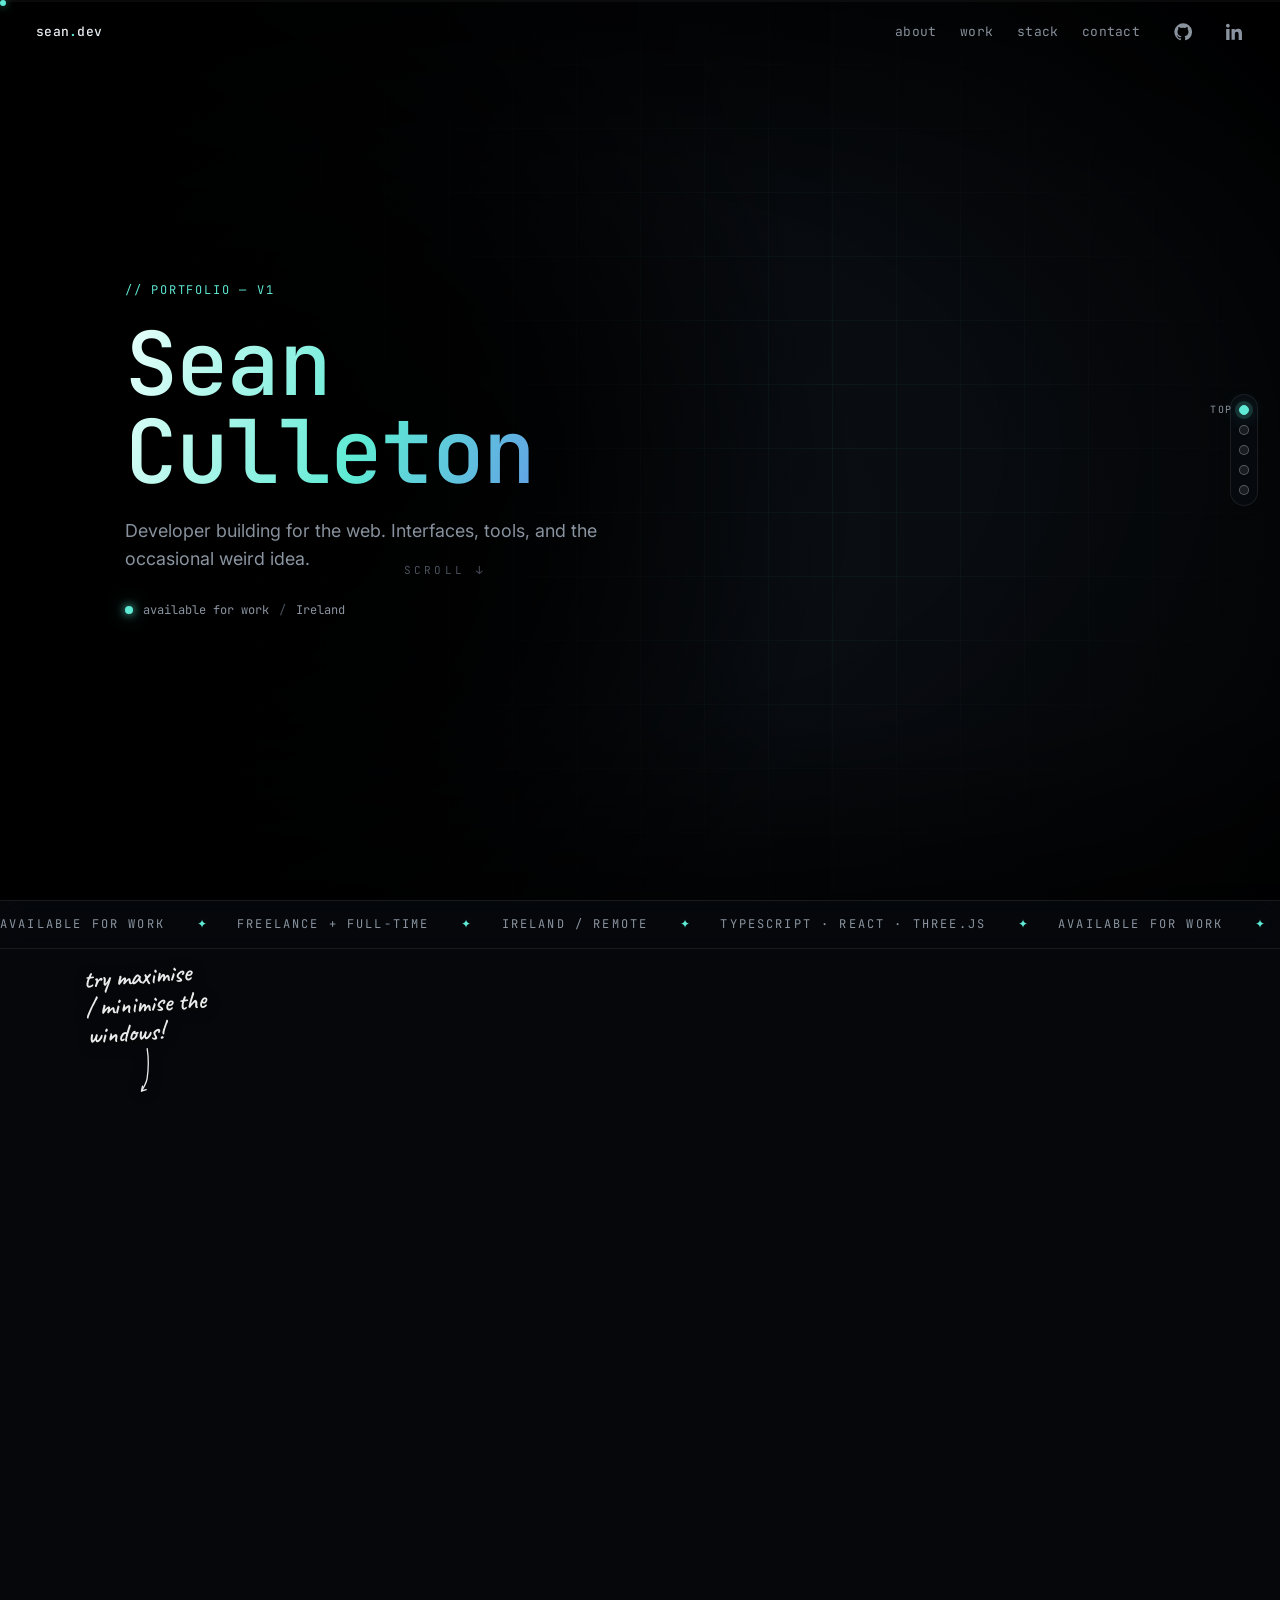
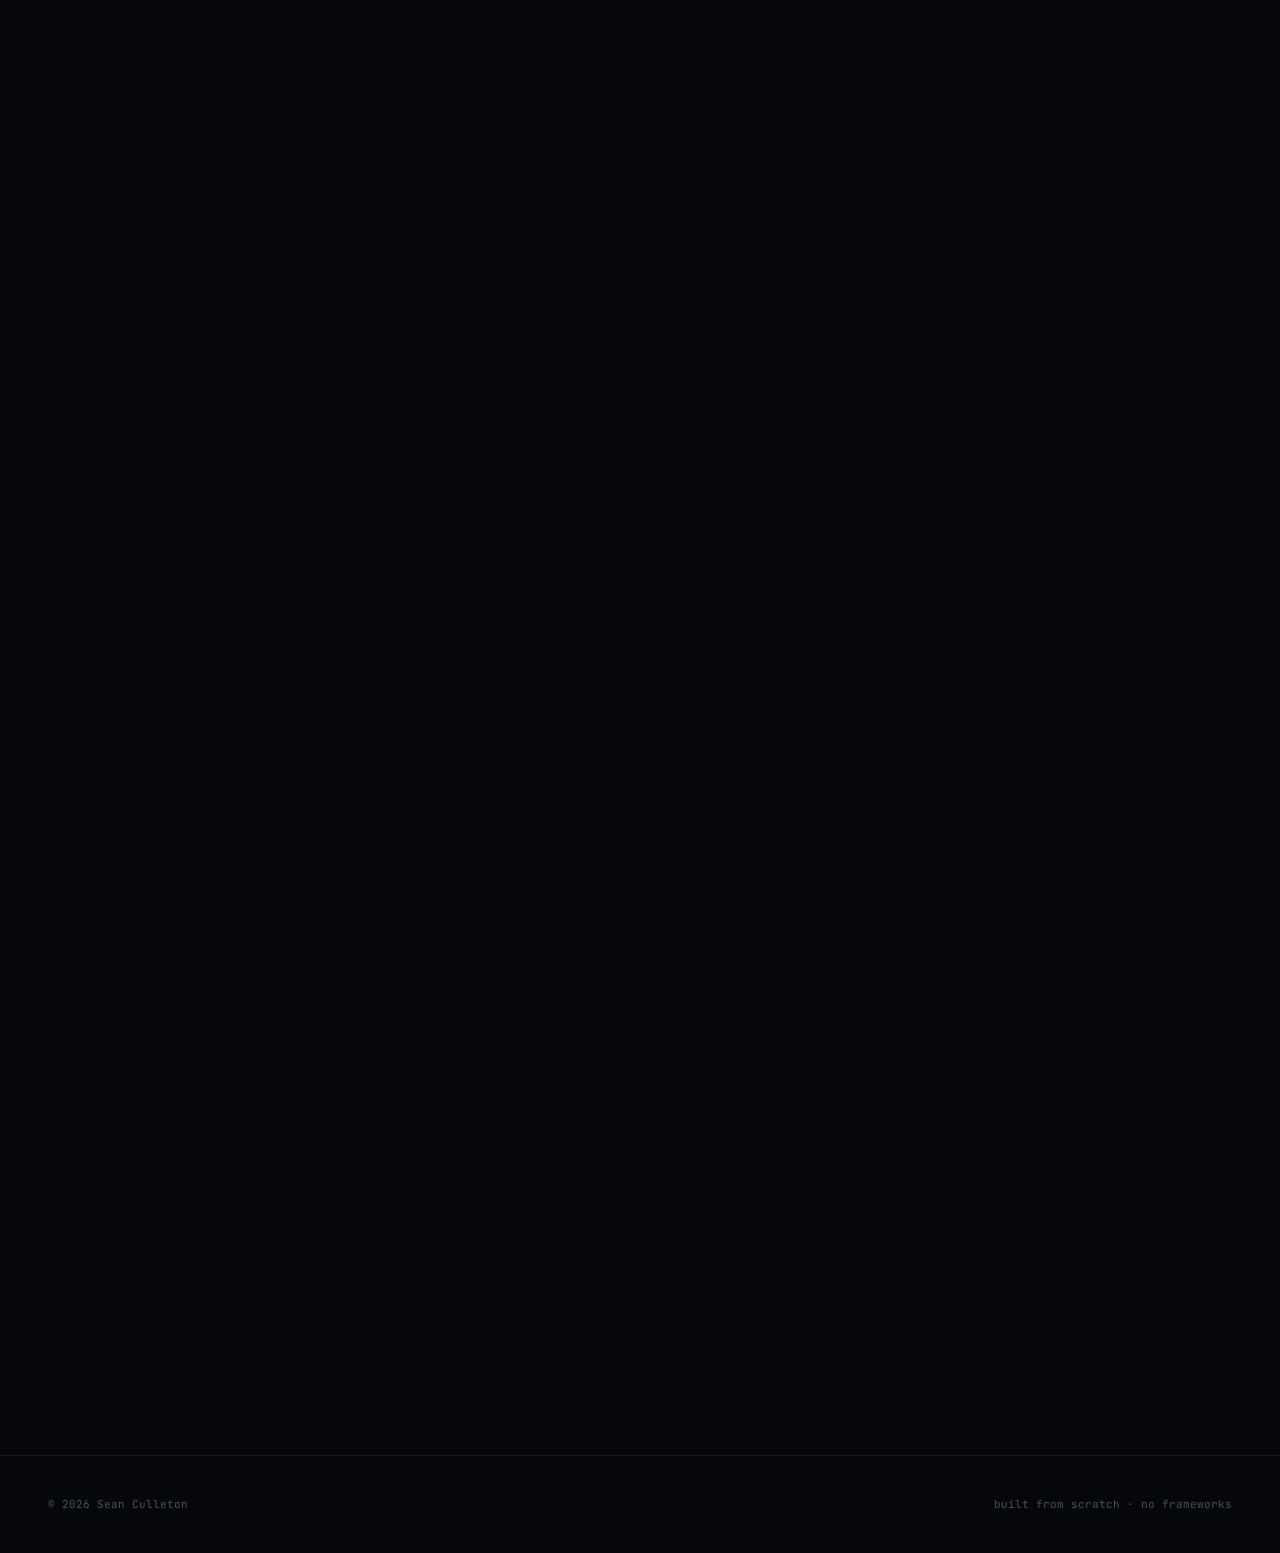
==== commit 835d57d7: "Make about hint arrow mostly vertical" ====
--- a/index.html
+++ b/index.html
@@ -123,9 +123,9 @@
     <div class="term-hint" aria-hidden="true">
       <span class="term-hint-text">try maximise <br/>/ minimise the <br/>windows!</span>
       <svg class="term-hint-arrow" viewBox="0 0 140 110" fill="none" stroke="currentColor" stroke-width="2.2" stroke-linecap="round" stroke-linejoin="round">
-        <!-- Keep the tip in whitespace above the terminal, not crossing into the card -->
-        <path d="M68 8 C 98 12, 114 24, 106 38 C 98 52, 84 58, 74 64 C 68 68, 63 72, 58 76" />
-        <path d="M68 74 L 58 76 L 60 66" />
+        <!-- Mostly vertical hand-drawn drop, ending in whitespace above the terminal -->
+        <path d="M72 8 C 74 24, 73 42, 70 58 C 68 66, 64 72, 60 78" />
+        <path d="M68 76 L 60 78 L 62 70" />
       </svg>
     </div>
     <div class="card term about-card">
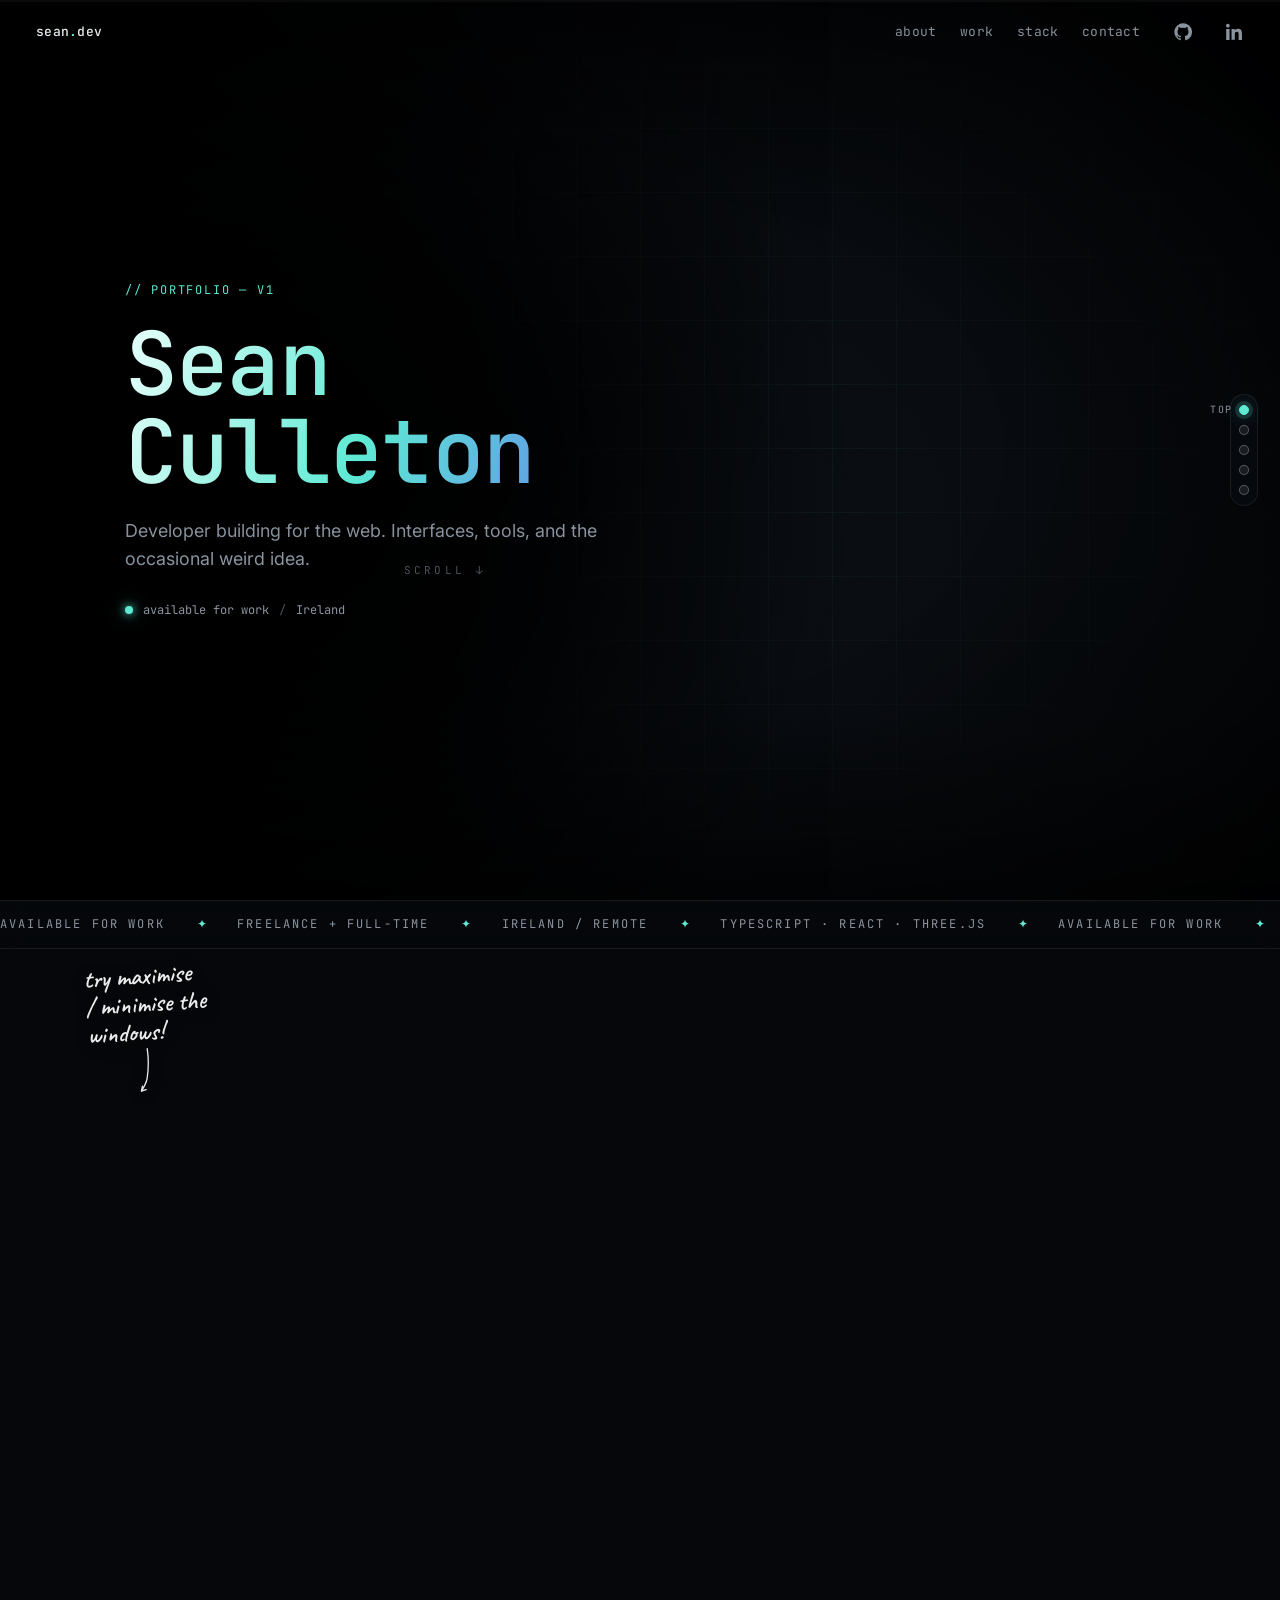
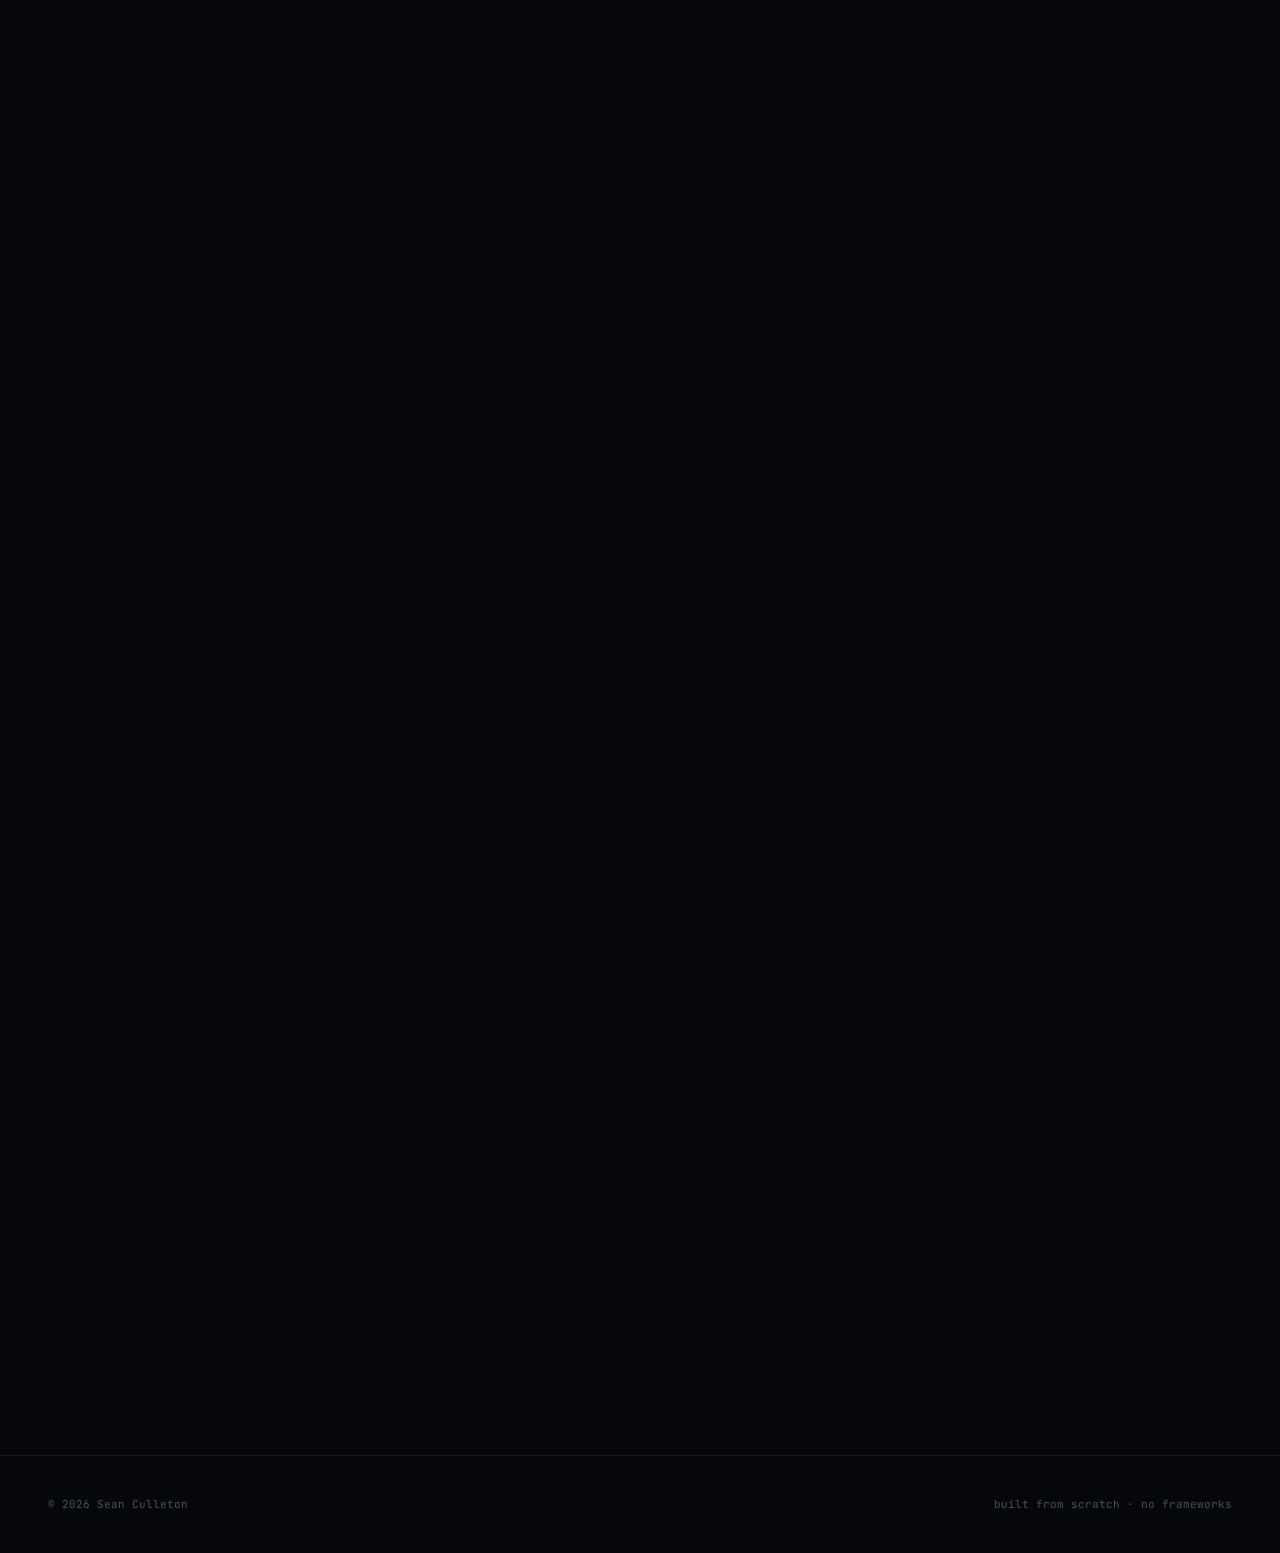
==== commit 67eca3d5: "Remove custom cursor and use native browser pointer" ====
--- a/index.html
+++ b/index.html
@@ -54,12 +54,6 @@
 <!-- toast -->
 <div id="toast" class="toast" aria-live="polite"></div>
 
-<!-- custom cursor -->
-<div class="cursor" id="cursor" aria-hidden="true">
-  <div class="cursor-dot"></div>
-  <div class="cursor-ring"></div>
-</div>
-
 <header class="nav">
   <a class="brand" href="#top" data-magnet>sean<span>.</span>dev</a>
   <nav>
--- a/styles.css
+++ b/styles.css
@@ -167,37 +167,8 @@
   100% { transform: translate(0, 0); }
 }
 
-/* -------- custom cursor -------- */
-.cursor {
-  position: fixed;
-  top: 0; left: 0;
-  pointer-events: none;
-  z-index: 90;
-  width: 0; height: 0;
-}
-.cursor-dot, .cursor-ring {
-  position: fixed;
-  top: 0; left: 0;
-  pointer-events: none;
-  will-change: transform;
-}
-.cursor-dot {
-  width: 6px; height: 6px;
-  border-radius: 50%;
-  background: var(--mint);
-  box-shadow: 0 0 8px rgba(94,234,212,0.6);
-  transition: width 140ms ease, height 140ms ease, opacity 140ms ease;
-}
-.cursor-ring {
-  width: 30px; height: 30px;
-  border: 1px solid rgba(255,255,255,0.35);
-  border-radius: 50%;
-  transition: width 220ms ease, height 220ms ease, border-color 220ms ease;
-}
-.cursor.hover .cursor-dot { width: 0; height: 0; opacity: 0; }
-.cursor.hover .cursor-ring { width: 44px; height: 44px; border-color: var(--mint); }
-@media (hover: none) { .cursor { display: none; } html, body { cursor: auto; } }
-@media (hover: hover) { html, body, a, button { cursor: none; } }
+/* -------- native cursor -------- */
+html, body, a, button { cursor: auto; }
 
 /* -------- nav -------- */
 .nav {
@@ -439,6 +410,28 @@
   position: relative;
 }
 .card.in { opacity: 1; transform: translateY(0); }
+.card.pulse-cue {
+  animation: cardPulseCue 980ms cubic-bezier(.2,.8,.2,1);
+}
+@keyframes cardPulseCue {
+  0%, 100% {
+    border-color: var(--card-border);
+    box-shadow:
+      0 1px 0 rgba(255,255,255,0.06) inset,
+      0 40px 80px -30px rgba(0,0,0,0.75),
+      0 0 0 1px rgba(94,234,212,0.04),
+      0 0 40px -10px rgba(99,102,241,0.15);
+  }
+  45% {
+    border-color: rgba(94,234,212,0.42);
+    box-shadow:
+      0 1px 0 rgba(255,255,255,0.1) inset,
+      0 44px 84px -30px rgba(0,0,0,0.78),
+      0 0 0 1px rgba(94,234,212,0.2),
+      0 0 54px -10px rgba(94,234,212,0.35),
+      0 0 62px -12px rgba(99,102,241,0.28);
+  }
+}
 
 /* mac-terminal chrome */
 .term-bar {
@@ -786,7 +779,7 @@
   color: var(--fg-dim);
   border: 1px solid var(--card-border);
   border-radius: 4px;
-  cursor: none;
+  cursor: pointer;
   transition: color 160ms, border-color 160ms, background 160ms;
 }
 .copy-btn:hover { color: var(--mint); border-color: var(--line-strong); background: rgba(94,234,212,0.05); }
@@ -995,7 +988,6 @@
   .hero-inner, .panel-left .card { margin-left: 0; }
   .term-body { padding: 22px 20px; }
   footer { padding: 24px 20px; flex-direction: column; gap: 8px; }
-  .cursor { display: none; }
 }
 
 @media (prefers-reduced-motion: reduce) {
